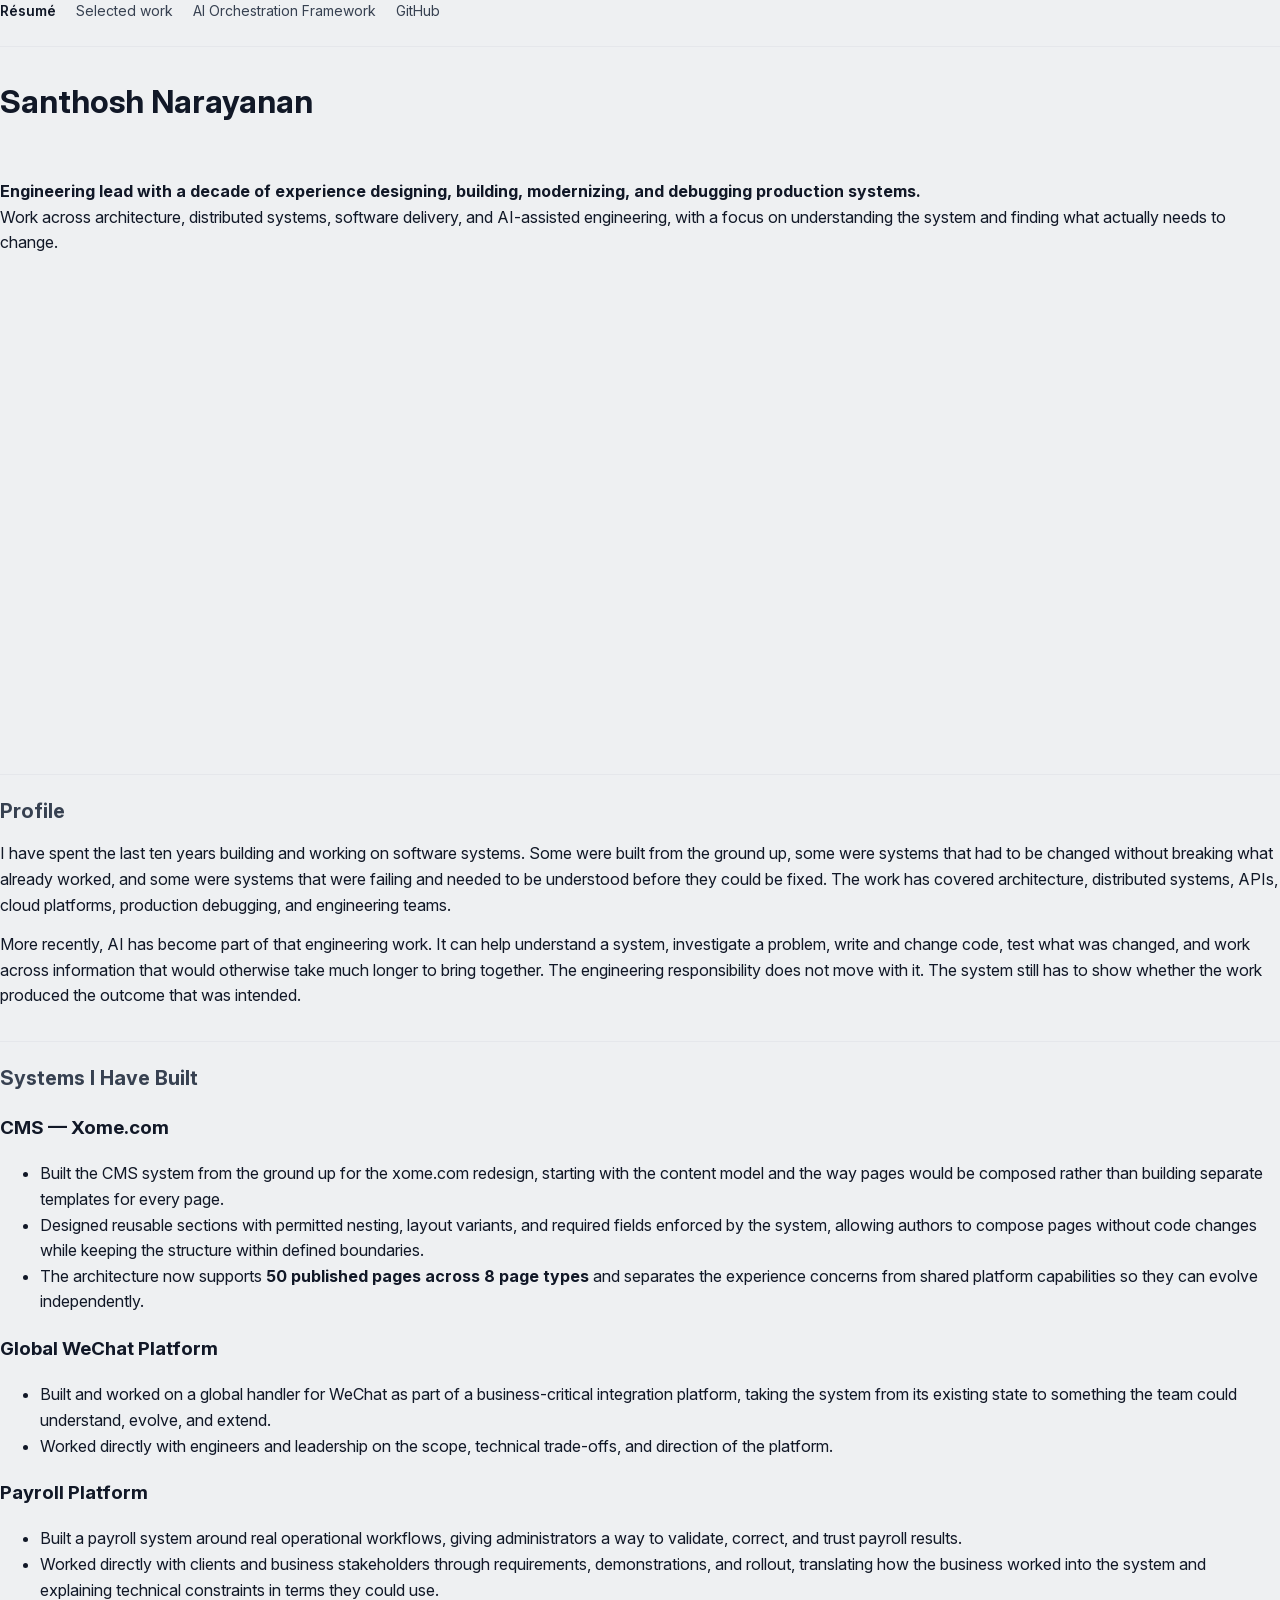
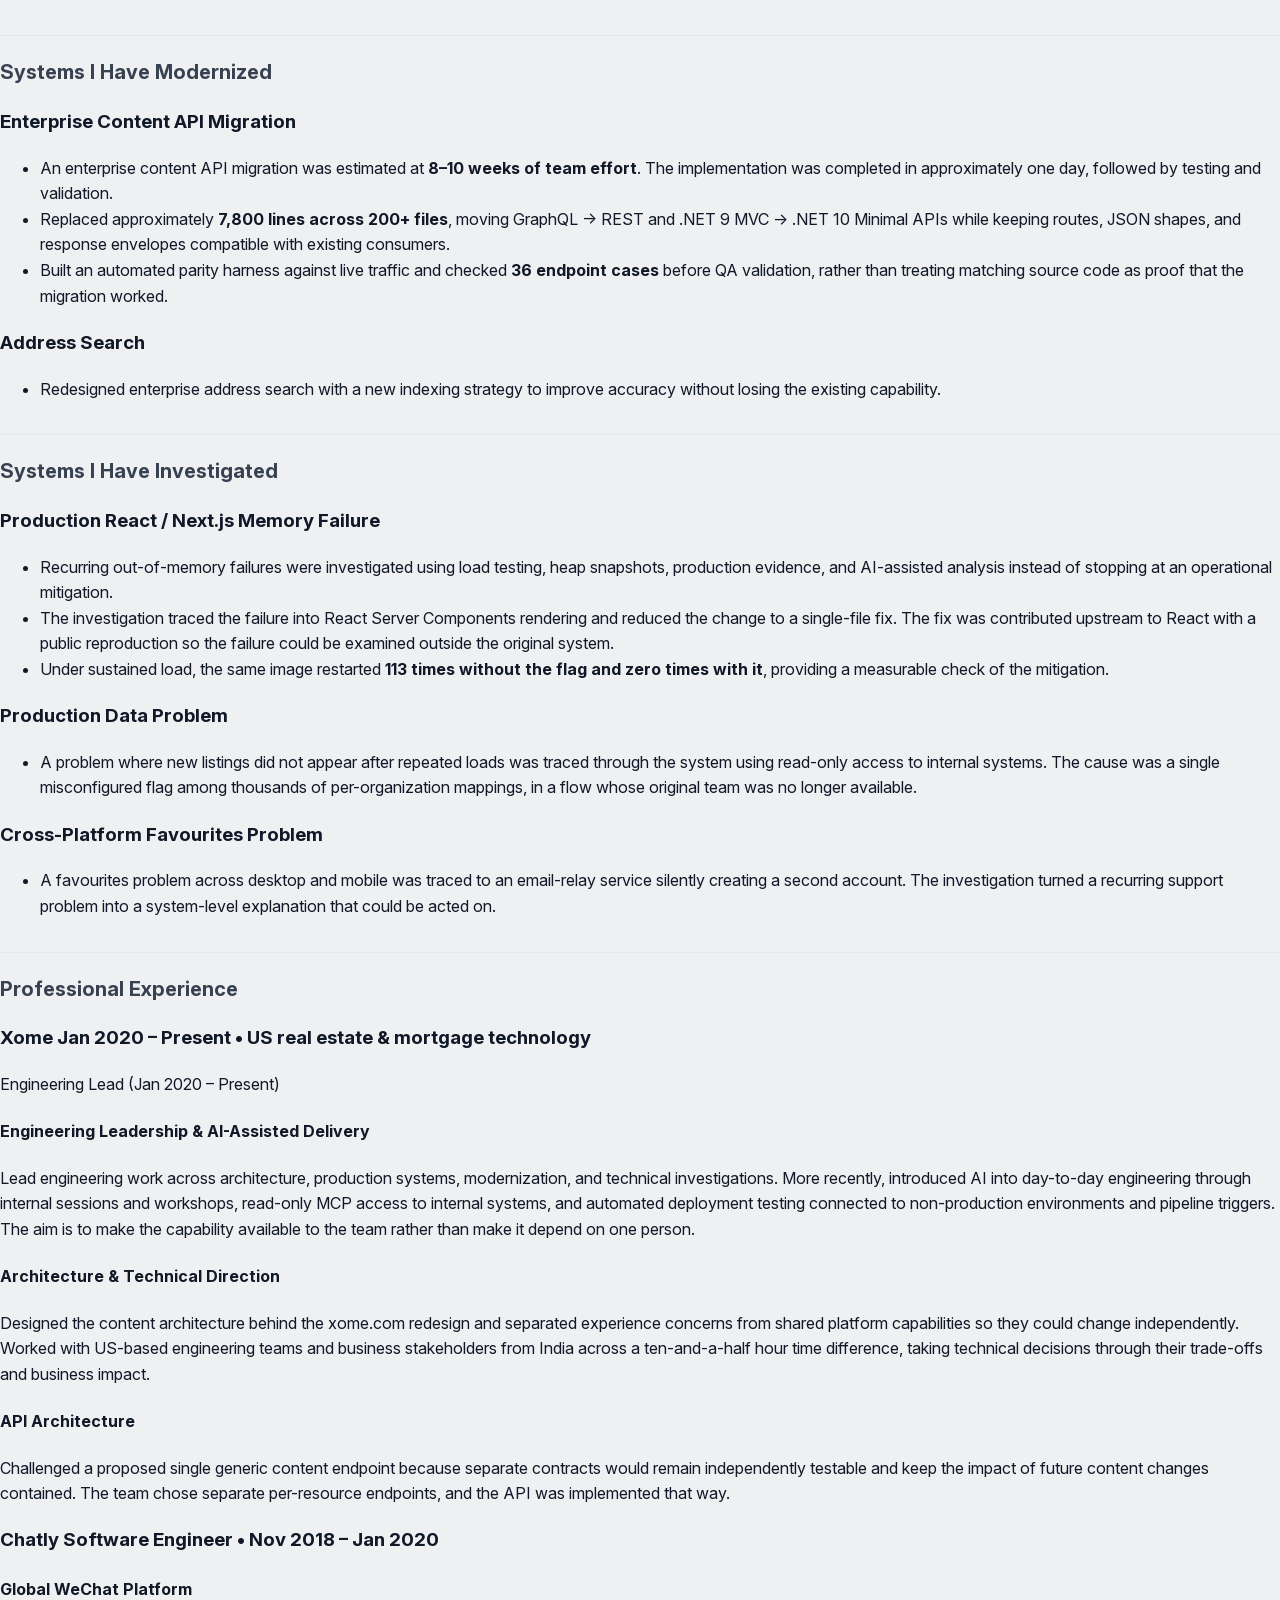
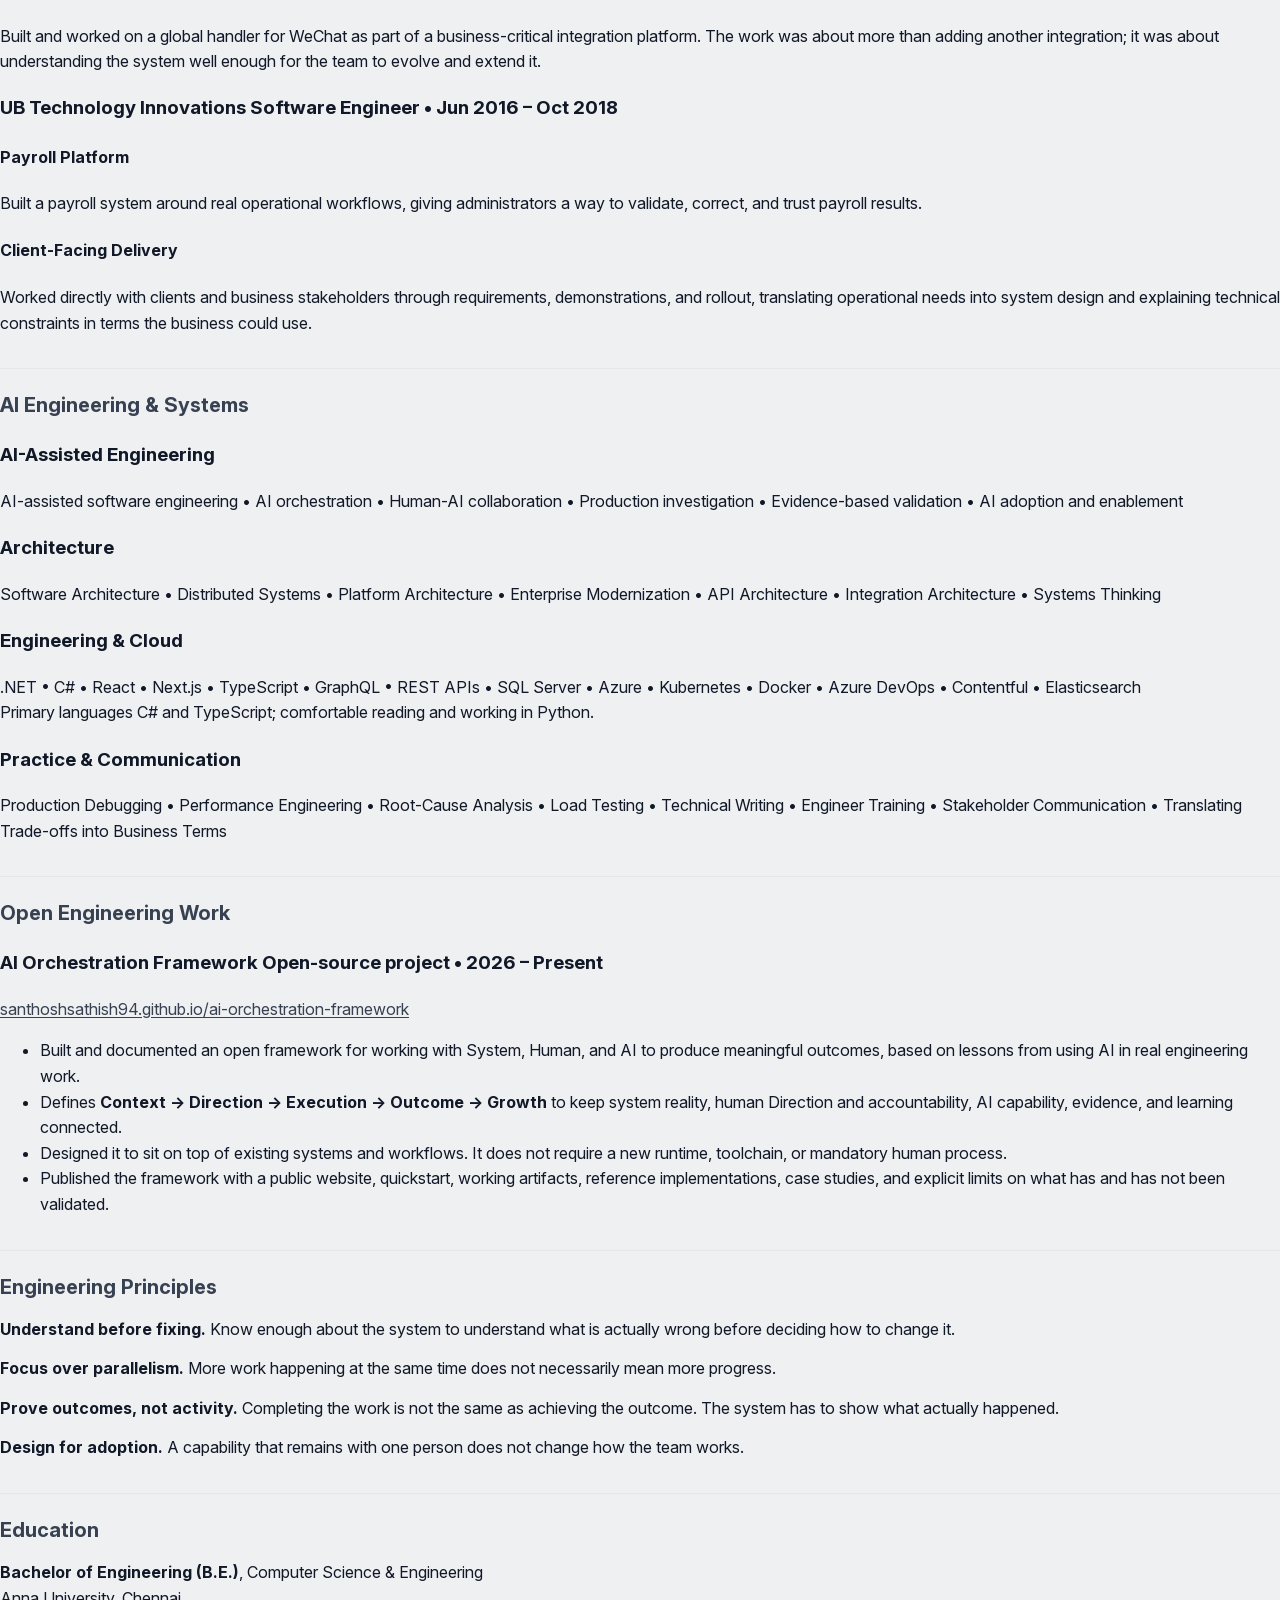
==== index.html @ 3a8c88a5 "Put built systems at center of resume" ====
<!DOCTYPE html>
<html lang="en">
<head>
  <meta charset="utf-8">
  <meta name="viewport" content="width=device-width, initial-scale=1">
  <title>Santhosh Narayanan | Engineering Lead</title>
  <link rel="stylesheet" href="styles.css">
  <link rel="stylesheet" href="print.css" media="print">
</head>
<body>
  <main class="resume">
    <nav class="site-nav">
      <span class="is-current">Résumé</span>
      <a href="work/index.html">Selected work</a>
      <a href="https://santhoshsathish94.github.io/ai-orchestration-framework/">AI Orchestration Framework</a>
      <a href="https://github.com/santhoshsathish94">GitHub</a>
    </nav>

    <header>
      <h1>Santhosh Narayanan</h1>
      <p class="role">Engineering Lead</p>
      <p class="tagline">
        <strong>Engineering lead with a decade of experience designing, building, modernizing, and debugging production systems.</strong><br>
        Work across architecture, distributed systems, software delivery, and AI-assisted engineering, with a focus on understanding the system and finding what actually needs to change.
      </p>

      <p class="contact">
        <span>Email <a href="mailto:santhoshsathish94@gmail.com">santhoshsathish94@gmail.com</a></span>
        <span>Phone +91-741383614</span>
        <span>LinkedIn <a href="https://www.linkedin.com/in/santhosh-narayanan-link/">/in/santhosh-narayanan-link</a></span>
        <span>GitHub <a href="https://github.com/santhoshsathish94">/santhoshsathish94</a></span>
        <span>Website <a href="https://santhoshsathish94.github.io/professional-profile/">santhoshsathish94.github.io/professional-profile</a></span>
        <span>Location Chennai, India &middot; open to relocation</span>
      </p>
    </header>

    <section>
      <h2>Profile</h2>
      <p>
        I have spent the last ten years building and working on software systems. Some were built from the ground up,
        some were systems that had to be changed without breaking what already worked, and some were systems that were
        failing and needed to be understood before they could be fixed. The work has covered architecture, distributed
        systems, APIs, cloud platforms, production debugging, and engineering teams.
      </p>
      <p>
        More recently, AI has become part of that engineering work. It can help understand a system, investigate a
        problem, write and change code, test what was changed, and work across information that would otherwise take
        much longer to bring together. The engineering responsibility does not move with it. The system still has to
        show whether the work produced the outcome that was intended.
      </p>
    </section>

    <section>
      <h2>Systems I Have Built</h2>

      <h3>CMS — Xome.com</h3>
      <ul>
        <li>Built the CMS system from the ground up for the xome.com redesign, starting with the content model and the way pages would be composed rather than building separate templates for every page.</li>
        <li>Designed reusable sections with permitted nesting, layout variants, and required fields enforced by the system, allowing authors to compose pages without code changes while keeping the structure within defined boundaries.</li>
        <li>The architecture now supports <strong>50 published pages across 8 page types</strong> and separates the experience concerns from shared platform capabilities so they can evolve independently.</li>
      </ul>

      <h3>Global WeChat Platform</h3>
      <ul>
        <li>Built and worked on a global handler for WeChat as part of a business-critical integration platform, taking the system from its existing state to something the team could understand, evolve, and extend.</li>
        <li>Worked directly with engineers and leadership on the scope, technical trade-offs, and direction of the platform.</li>
      </ul>

      <h3>Payroll Platform</h3>
      <ul>
        <li>Built a payroll system around real operational workflows, giving administrators a way to validate, correct, and trust payroll results.</li>
        <li>Worked directly with clients and business stakeholders through requirements, demonstrations, and rollout, translating how the business worked into the system and explaining technical constraints in terms they could use.</li>
      </ul>
    </section>

    <section>
      <h2>Systems I Have Modernized</h2>

      <h3>Enterprise Content API Migration</h3>
      <ul>
        <li>An enterprise content API migration was estimated at <strong>8–10 weeks of team effort</strong>. The implementation was completed in approximately one day, followed by testing and validation.</li>
        <li>Replaced approximately <strong>7,800 lines across 200+ files</strong>, moving GraphQL → REST and .NET 9 MVC → .NET 10 Minimal APIs while keeping routes, JSON shapes, and response envelopes compatible with existing consumers.</li>
        <li>Built an automated parity harness against live traffic and checked <strong>36 endpoint cases</strong> before QA validation, rather than treating matching source code as proof that the migration worked.</li>
      </ul>

      <h3>Address Search</h3>
      <ul>
        <li>Redesigned enterprise address search with a new indexing strategy to improve accuracy without losing the existing capability.</li>
      </ul>
    </section>

    <section>
      <h2>Systems I Have Investigated</h2>

      <h3>Production React / Next.js Memory Failure</h3>
      <ul>
        <li>Recurring out-of-memory failures were investigated using load testing, heap snapshots, production evidence, and AI-assisted analysis instead of stopping at an operational mitigation.</li>
        <li>The investigation traced the failure into React Server Components rendering and reduced the change to a single-file fix. The fix was contributed upstream to React with a public reproduction so the failure could be examined outside the original system.</li>
        <li>Under sustained load, the same image restarted <strong>113 times without the flag and zero times with it</strong>, providing a measurable check of the mitigation.</li>
      </ul>

      <h3>Production Data Problem</h3>
      <ul>
        <li>A problem where new listings did not appear after repeated loads was traced through the system using read-only access to internal systems. The cause was a single misconfigured flag among thousands of per-organization mappings, in a flow whose original team was no longer available.</li>
      </ul>

      <h3>Cross-Platform Favourites Problem</h3>
      <ul>
        <li>A favourites problem across desktop and mobile was traced to an email-relay service silently creating a second account. The investigation turned a recurring support problem into a system-level explanation that could be acted on.</li>
      </ul>
    </section>

    <section>
      <h2>Professional Experience</h2>

      <h3>Xome <span>Jan 2020 – Present • US real estate &amp; mortgage technology</span></h3>
      <p class="roles">Engineering Lead (Jan 2020 – Present)</p>

      <h4>Engineering Leadership &amp; AI-Assisted Delivery</h4>
      <p>Lead engineering work across architecture, production systems, modernization, and technical investigations. More recently, introduced AI into day-to-day engineering through internal sessions and workshops, read-only MCP access to internal systems, and automated deployment testing connected to non-production environments and pipeline triggers. The aim is to make the capability available to the team rather than make it depend on one person.</p>

      <h4>Architecture &amp; Technical Direction</h4>
      <p>Designed the content architecture behind the xome.com redesign and separated experience concerns from shared platform capabilities so they could change independently. Worked with US-based engineering teams and business stakeholders from India across a ten-and-a-half hour time difference, taking technical decisions through their trade-offs and business impact.</p>

      <h4>API Architecture</h4>
      <p>Challenged a proposed single generic content endpoint because separate contracts would remain independently testable and keep the impact of future content changes contained. The team chose separate per-resource endpoints, and the API was implemented that way.</p>

      <div class="role-block">
        <h3>Chatly <span>Software Engineer • Nov 2018 – Jan 2020</span></h3>
        <h4>Global WeChat Platform</h4>
        <p>Built and worked on a global handler for WeChat as part of a business-critical integration platform. The work was about more than adding another integration; it was about understanding the system well enough for the team to evolve and extend it.</p>
      </div>

      <div class="role-block">
        <h3>UB Technology Innovations <span>Software Engineer • Jun 2016 – Oct 2018</span></h3>
        <h4>Payroll Platform</h4>
        <p>Built a payroll system around real operational workflows, giving administrators a way to validate, correct, and trust payroll results.</p>

        <h4>Client-Facing Delivery</h4>
        <p>Worked directly with clients and business stakeholders through requirements, demonstrations, and rollout, translating operational needs into system design and explaining technical constraints in terms the business could use.</p>
      </div>
    </section>

    <section>
      <h2>AI Engineering &amp; Systems</h2>

      <h3>AI-Assisted Engineering</h3>
      <p>AI-assisted software engineering • AI orchestration • Human-AI collaboration • Production investigation • Evidence-based validation • AI adoption and enablement</p>

      <h3>Architecture</h3>
      <p>Software Architecture • Distributed Systems • Platform Architecture • Enterprise Modernization • API Architecture • Integration Architecture • Systems Thinking</p>

      <h3>Engineering &amp; Cloud</h3>
      <p>.NET • C# • React • Next.js • TypeScript • GraphQL • REST APIs • SQL Server • Azure • Kubernetes • Docker • Azure DevOps • Contentful • Elasticsearch<br>
        Primary languages C# and TypeScript; comfortable reading and working in Python.</p>

      <h3>Practice &amp; Communication</h3>
      <p>Production Debugging • Performance Engineering • Root-Cause Analysis • Load Testing • Technical Writing • Engineer Training • Stakeholder Communication • Translating Trade-offs into Business Terms</p>
    </section>

    <section>
      <h2>Open Engineering Work</h2>

      <h3>AI Orchestration Framework <span>Open-source project • 2026 – Present</span></h3>
      <p class="roles"><a href="https://santhoshsathish94.github.io/ai-orchestration-framework/">santhoshsathish94.github.io/ai-orchestration-framework</a></p>
      <ul>
        <li>Built and documented an open framework for working with System, Human, and AI to produce meaningful outcomes, based on lessons from using AI in real engineering work.</li>
        <li>Defines <strong>Context → Direction → Execution → Outcome → Growth</strong> to keep system reality, human Direction and accountability, AI capability, evidence, and learning connected.</li>
        <li>Designed it to sit on top of existing systems and workflows. It does not require a new runtime, toolchain, or mandatory human process.</li>
        <li>Published the framework with a public website, quickstart, working artifacts, reference implementations, case studies, and explicit limits on what has and has not been validated.</li>
      </ul>
    </section>

    <section>
      <h2>Engineering Principles</h2>
      <p><strong>Understand before fixing.</strong> Know enough about the system to understand what is actually wrong before deciding how to change it.</p>
      <p><strong>Focus over parallelism.</strong> More work happening at the same time does not necessarily mean more progress.</p>
      <p><strong>Prove outcomes, not activity.</strong> Completing the work is not the same as achieving the outcome. The system has to show what actually happened.</p>
      <p><strong>Design for adoption.</strong> A capability that remains with one person does not change how the team works.</p>
    </section>

    <section>
      <h2>Education</h2>
      <p>
        <strong>Bachelor of Engineering (B.E.)</strong>, Computer Science &amp; Engineering<br>
        Anna University, Chennai
      </p>
    </section>
  </main>
</body>
</html>
---- styles.css ----
:root {
    --ink: #111827;
    --muted: #4B5563;
    --faint: #6B7280;
    --line: #E5E7EB;
    --accent: #374151;
    --accent-strong: #1F2937;
    --accent-soft: #F3F4F6;
    --page: #eef0f2;
}

@font-face {
    font-family: Inter;
    src: url("fonts/InterVariable.woff2") format("woff2");
    font-weight: 100 900;
    font-style: normal;
    font-display: swap;
}

* {
    box-sizing: border-box;
}

body {
    font-family: Inter, Arial, sans-serif;
    background: var(--page);
    color: var(--ink);
    margin: 0;
    line-height: 1.6;
}

.wrap {
    max-width: 780px;
    margin: 24px auto;
    background: #fff;
    padding: 48px;
}

nav {
    display: flex;
    flex-wrap: wrap;
    gap: 20px;
    align-items: baseline;
    font-size: 14px;
    padding-bottom: 24px;
    border-bottom: 1px solid var(--line);
}

nav a {
    color: var(--accent);
    text-decoration: none;
}

nav a:hover {
    text-decoration: underline;
}

nav .is-current {
    font-weight: 600;
    color: var(--ink);
}

/* ---------- hero ---------- */

header {
    display: grid;
    grid-template-columns: auto minmax(0, 1fr);
    gap: 24px;
    align-items: start;
    padding: 36px 0 12px;
}

h1 {
    font-size: 32px;
    line-height: 1.2;
    margin: 0;
}

.role {
    color: var(--muted);
    font-weight: 600;
    font-size: 18px;
    margin: 4px 0 10px;
}

.lede {
    font-size: 17px;
    color: var(--muted);
    margin: 0;
}

@media (max-width: 560px) {
    header {
        grid-template-columns: 1fr;
        gap: 14px;
    }
}

/* ---------- the black clover ---------- */

.clover {
    width: 84px;
    height: 84px;
    display: block;
    margin-top: -6px;
}

.clover__leaf {
    fill: #000;
    stroke: #000;
    stroke-width: 2;
    stroke-linejoin: round;
}

.clover__stem {
    fill: none;
    stroke: #000;
    stroke-width: 3.5;
    stroke-linecap: round;
}

/* Clover keeps its own green wherever the framework is the subject. */
.clover--green .clover__leaf {
    fill: #0a6a5f;
    stroke: #0a6a5f;
}

.clover--green .clover__stem {
    stroke: #7fb8b0;
}

.mark-row {
    display: grid;
    grid-template-columns: auto minmax(0, 1fr);
    gap: 24px;
    align-items: start;
}

.mark-row .clover {
    width: 68px;
    height: 68px;
    margin-top: 2px;
}

.mark-row p:last-child {
    margin-bottom: 0;
}

@media (max-width: 560px) {
    .mark-row {
        grid-template-columns: 1fr;
        gap: 14px;
    }
}

/* Devanagari falls outside Inter, so name faces that carry it. */
.verse {
    margin: 26px 0 0;
    padding: 0 0 0 20px;
    border-left: 2px solid var(--line);
}

.verse p[lang="sa"] {
    font-family: "Nirmala UI", "Noto Sans Devanagari", "Mangal", serif;
    font-size: 19px;
    line-height: 1.9;
    color: var(--ink);
    margin: 0 0 12px;
}

.verse__meaning {
    font-size: 15px;
    color: var(--muted);
    margin: 0;
}

/* ---------- sections ---------- */

section {
    border-top: 1px solid var(--line);
    margin-top: 32px;
    padding-top: 20px;
}

h2 {
    color: var(--accent);
    font-size: 20px;
    margin: 0 0 14px;
}

p {
    margin: 0 0 14px;
}

section p:last-of-type {
    margin-bottom: 0;
}

section a {
    color: var(--accent);
    text-decoration: underline;
    text-underline-offset: 2px;
}

section a:hover {
    color: var(--accent-strong);
}

em {
    font-style: italic;
}

footer {
    border-top: 1px solid var(--line);
    margin-top: 32px;
    padding-top: 18px;
    font-size: 14px;
    color: var(--faint);
}

footer a {
    color: var(--accent);
    text-decoration: none;
}

footer a:hover {
    text-decoration: underline;
}

@media (max-width: 640px) {
    .wrap {
        margin: 0;
        padding: 24px 20px;
    }

    h1 {
        font-size: 26px;
    }
}
---- print.css ----
@page {
    size: A4;
    margin: 13mm 14mm;
}

body {
    background: #fff;
    font-size: 10pt;
    line-height: 1.55;
}

.site-nav {
    display: none;
}

.resume {
    margin: 0;
    max-width: none;
    padding: 0;
}

h1 {
    font-size: 20pt;
    letter-spacing: -0.01em;
}

.role {
    font-size: 11pt;
    margin: 2px 0 0;
}

.tagline {
    font-size: 9.5pt;
    margin: 7px 0 0;
}

.contact {
    margin-top: 12px;
    margin-bottom: 4px;
    font-size: 8.5pt;
    line-height: 1.5;
    column-gap: 30px;
    row-gap: 4px;
}

section {
    margin-top: 19px;
    padding-top: 14px;
}

h2 {
    font-size: 11.5pt;
    margin: 0 0 9px;
}

h3 {
    font-size: 10.5pt;
    margin: 14px 0 2px;
}

h3:not(:first-of-type) {
    margin-top: 16px;
}

h3 span {
    font-size: 8pt;
}

h4 {
    font-size: 8.5pt;
    margin: 10px 0 1px;
}

p {
    margin: 2px 0 9px;
}

.roles {
    font-size: 8pt;
    margin: 0 0 3px;
    color: #4B5563;
}

ul {
    margin: 4px 0 9px;
    padding-left: 17px;
}

li {
    line-height: 1.55;
    margin-bottom: 6px;
}

h2,
h3,
h4 {
    break-after: avoid;
    break-inside: avoid;
}

/* Short employment blocks stay whole, so an entry is never orphaned from its employer heading. */
.role-block {
    break-inside: avoid;
}

/* Never strand one or two lines of a paragraph either side of a page break. */
p,
li {
    orphans: 3;
    widows: 3;
}

.roles {
    break-after: avoid;
}

ul,
li {
    break-inside: avoid;
}

a {
    color: #0F766E;
    text-decoration: none;
}
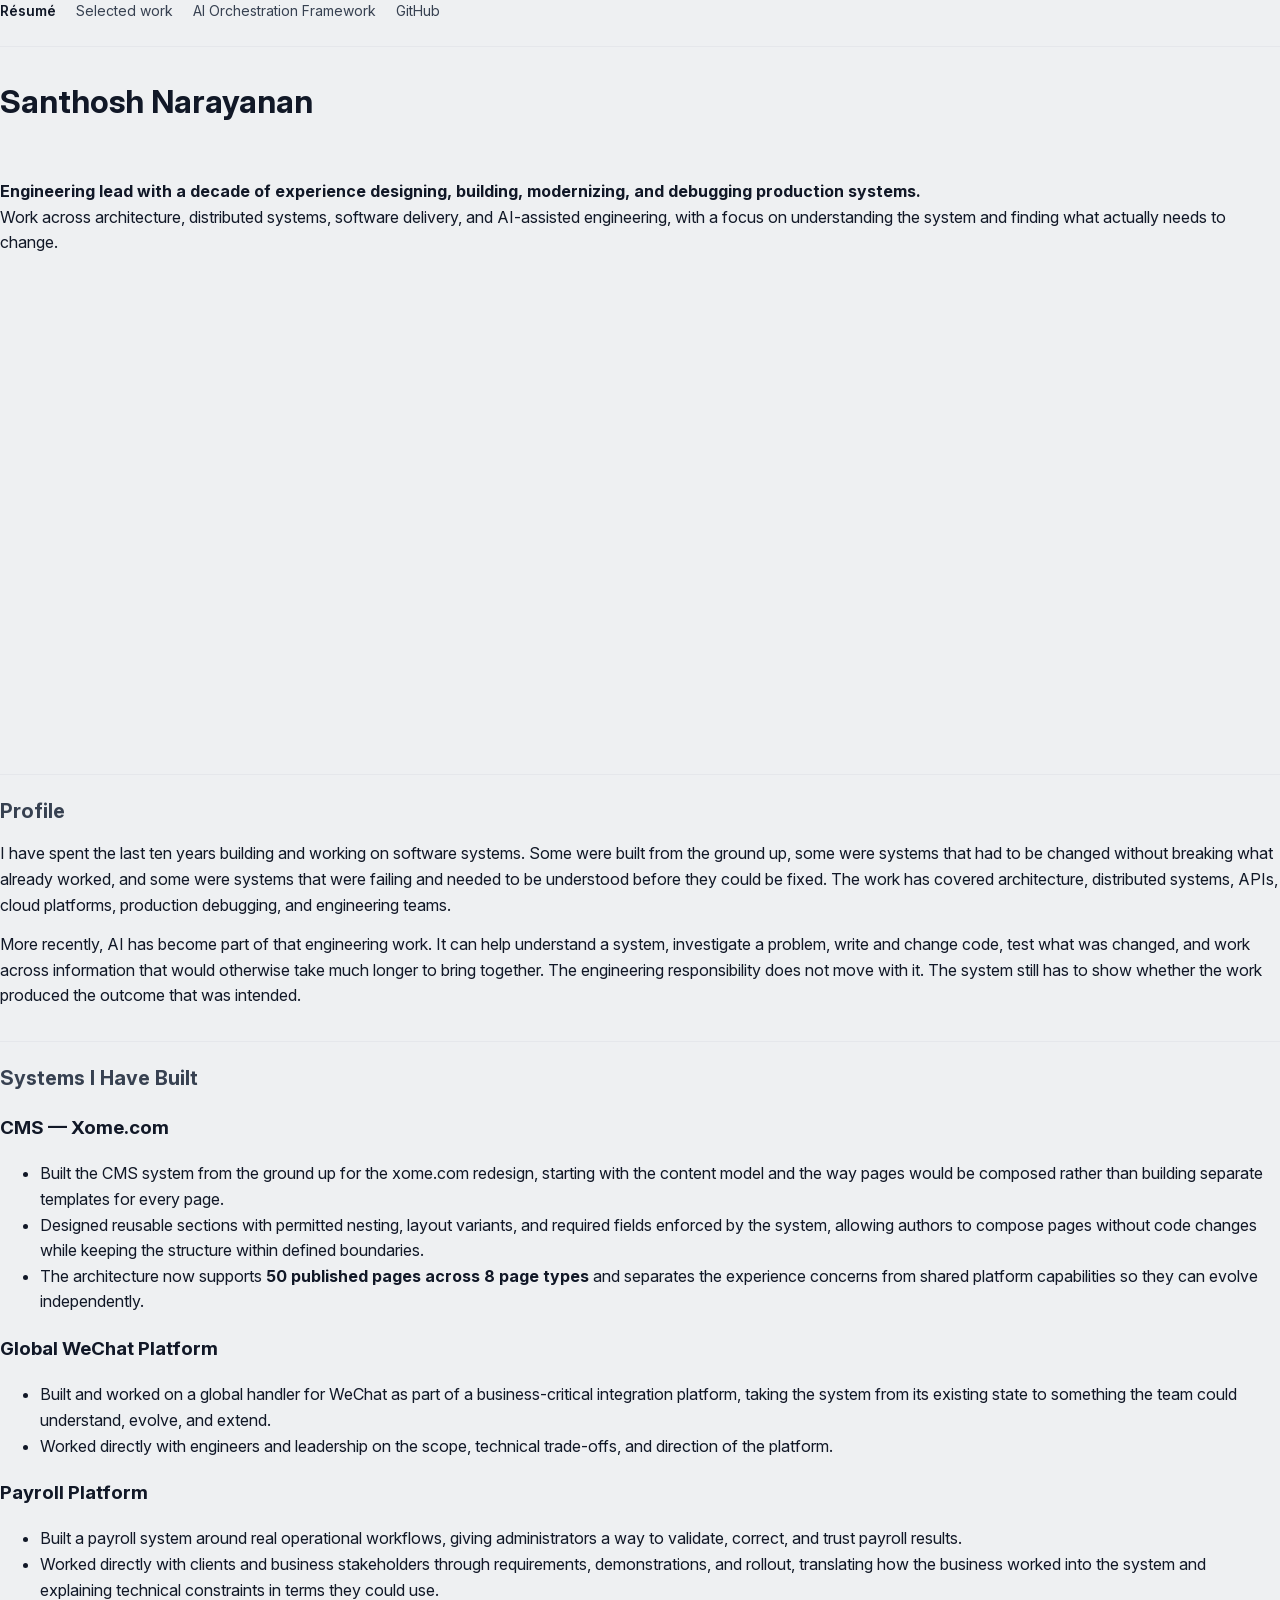
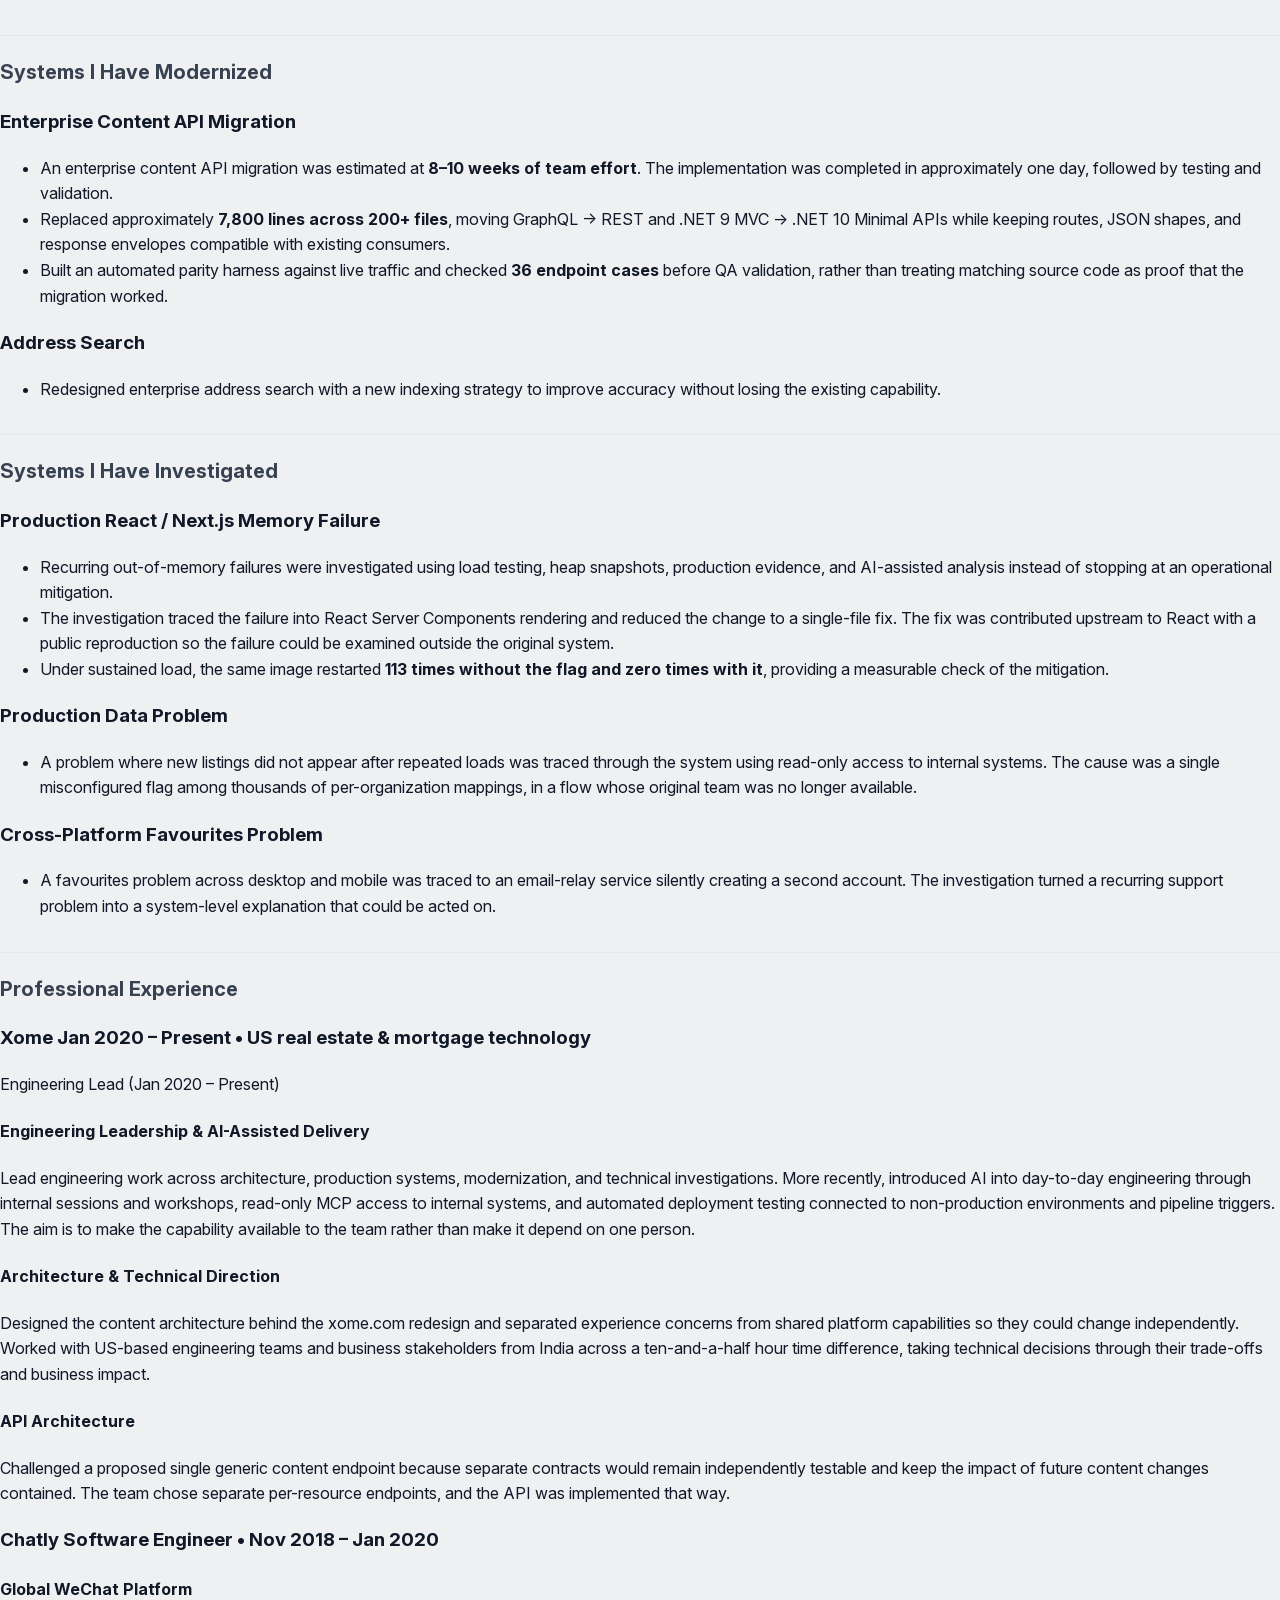
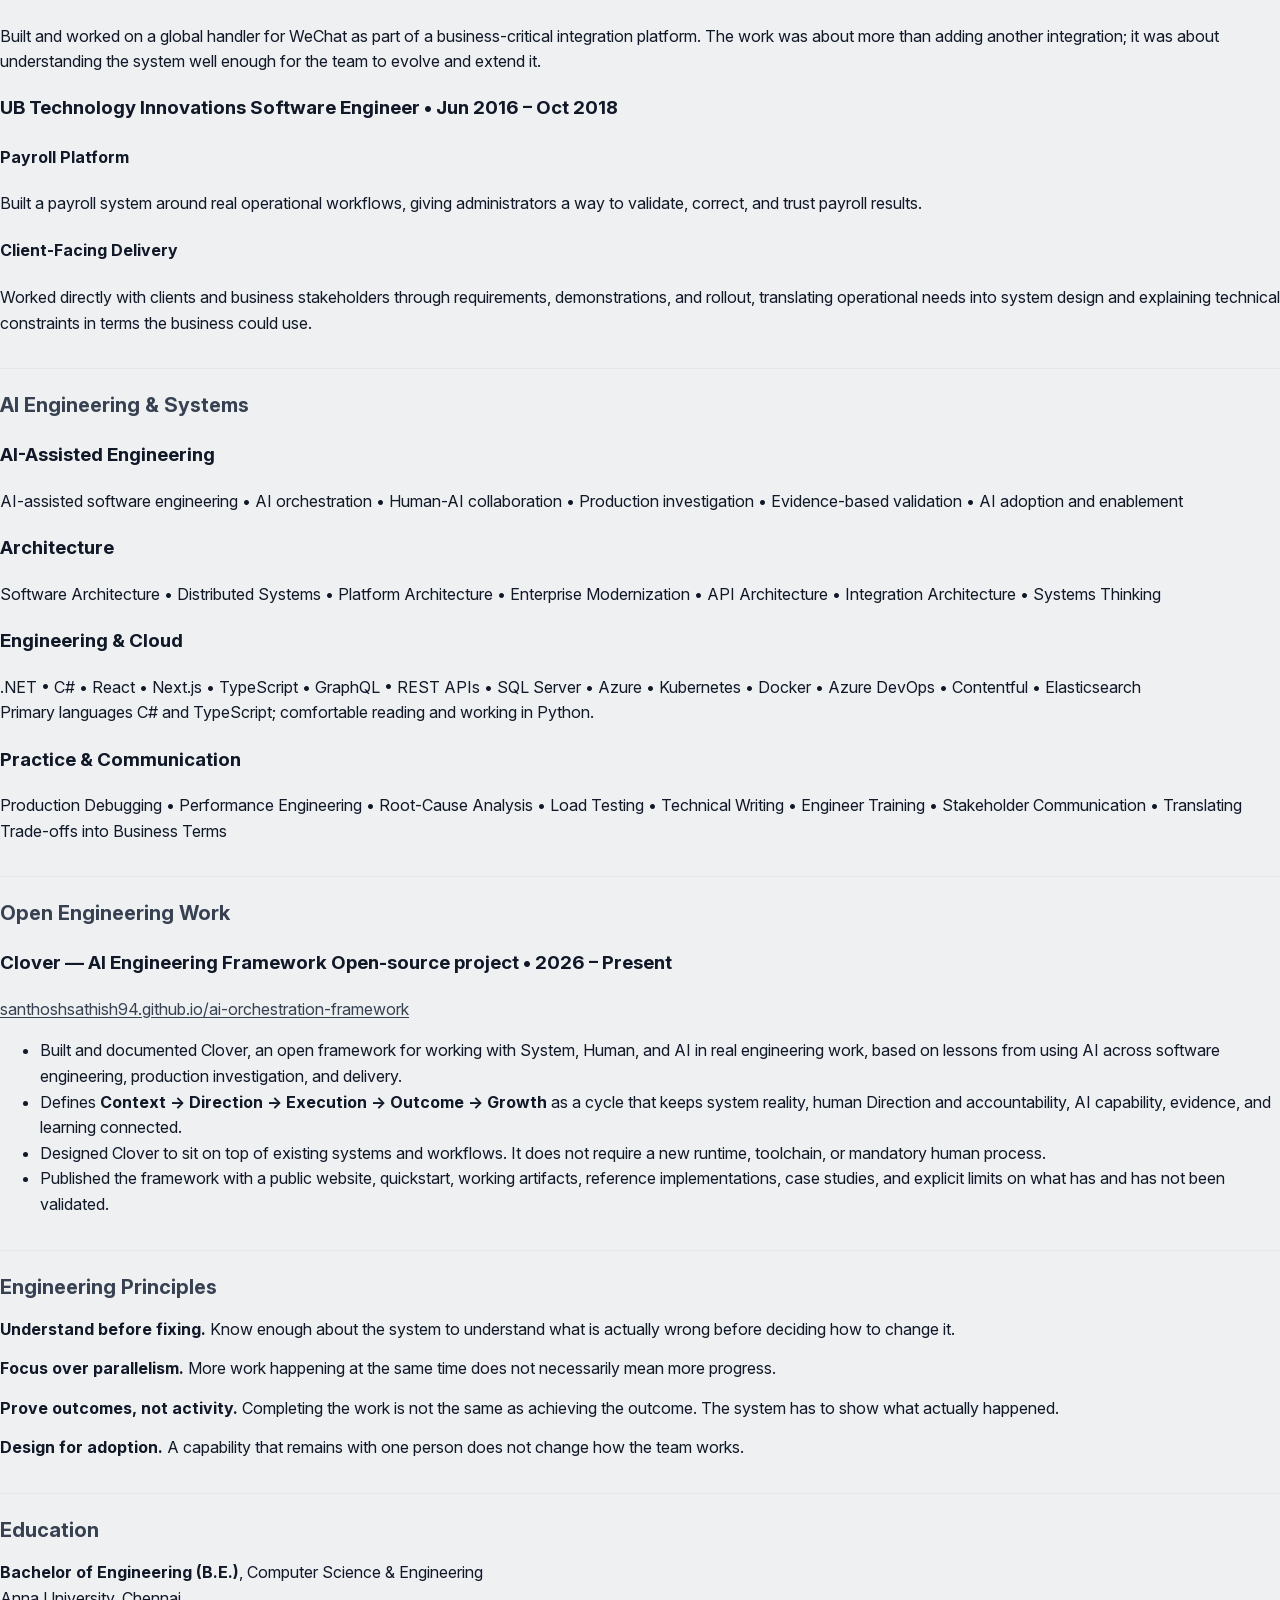
==== commit 93119a7e: "Highlight Clover as the open-source AI engineering framework" ====
--- a/index.html
+++ b/index.html
@@ -161,12 +161,12 @@
     <section>
       <h2>Open Engineering Work</h2>
 
-      <h3>AI Orchestration Framework <span>Open-source project • 2026 – Present</span></h3>
+      <h3>Clover — AI Engineering Framework <span>Open-source project • 2026 – Present</span></h3>
       <p class="roles"><a href="https://santhoshsathish94.github.io/ai-orchestration-framework/">santhoshsathish94.github.io/ai-orchestration-framework</a></p>
       <ul>
-        <li>Built and documented an open framework for working with System, Human, and AI to produce meaningful outcomes, based on lessons from using AI in real engineering work.</li>
-        <li>Defines <strong>Context → Direction → Execution → Outcome → Growth</strong> to keep system reality, human Direction and accountability, AI capability, evidence, and learning connected.</li>
-        <li>Designed it to sit on top of existing systems and workflows. It does not require a new runtime, toolchain, or mandatory human process.</li>
+        <li>Built and documented Clover, an open framework for working with System, Human, and AI in real engineering work, based on lessons from using AI across software engineering, production investigation, and delivery.</li>
+        <li>Defines <strong>Context → Direction → Execution → Outcome → Growth</strong> as a cycle that keeps system reality, human Direction and accountability, AI capability, evidence, and learning connected.</li>
+        <li>Designed Clover to sit on top of existing systems and workflows. It does not require a new runtime, toolchain, or mandatory human process.</li>
         <li>Published the framework with a public website, quickstart, working artifacts, reference implementations, case studies, and explicit limits on what has and has not been validated.</li>
       </ul>
     </section>
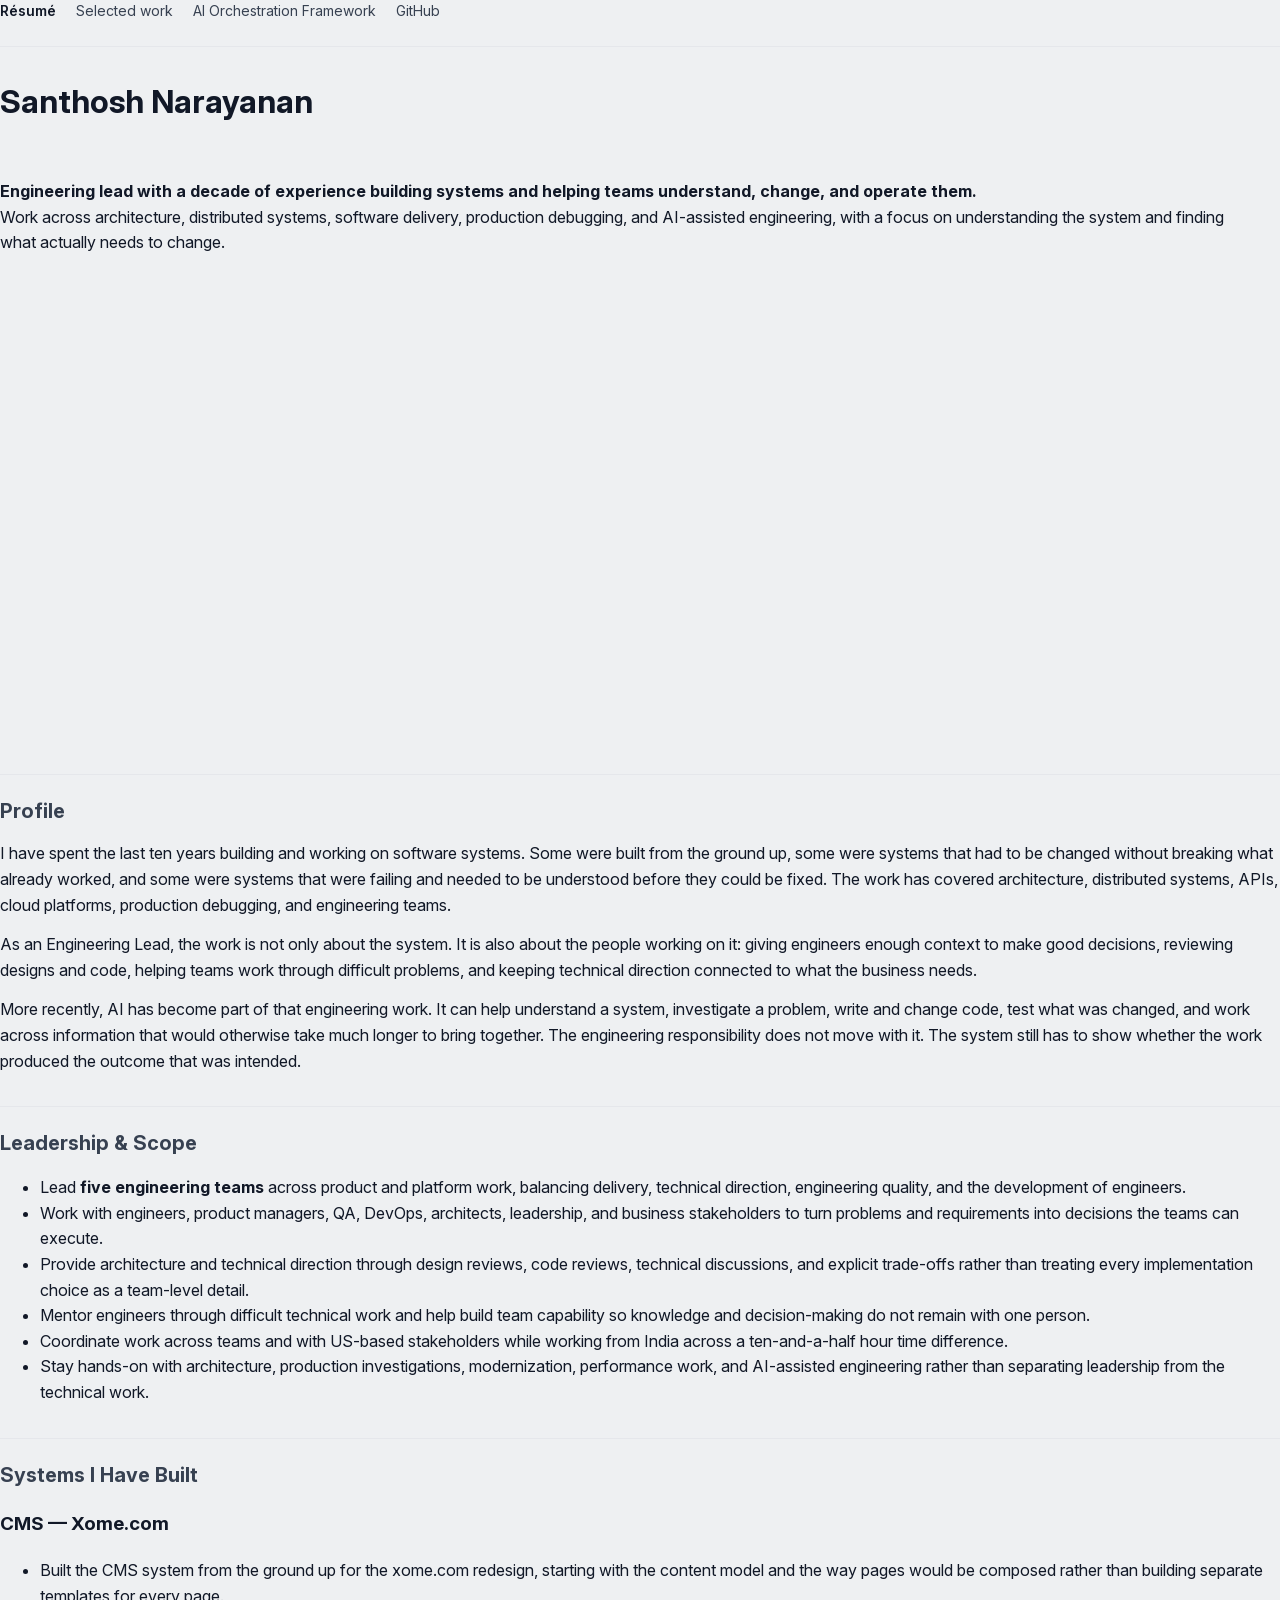
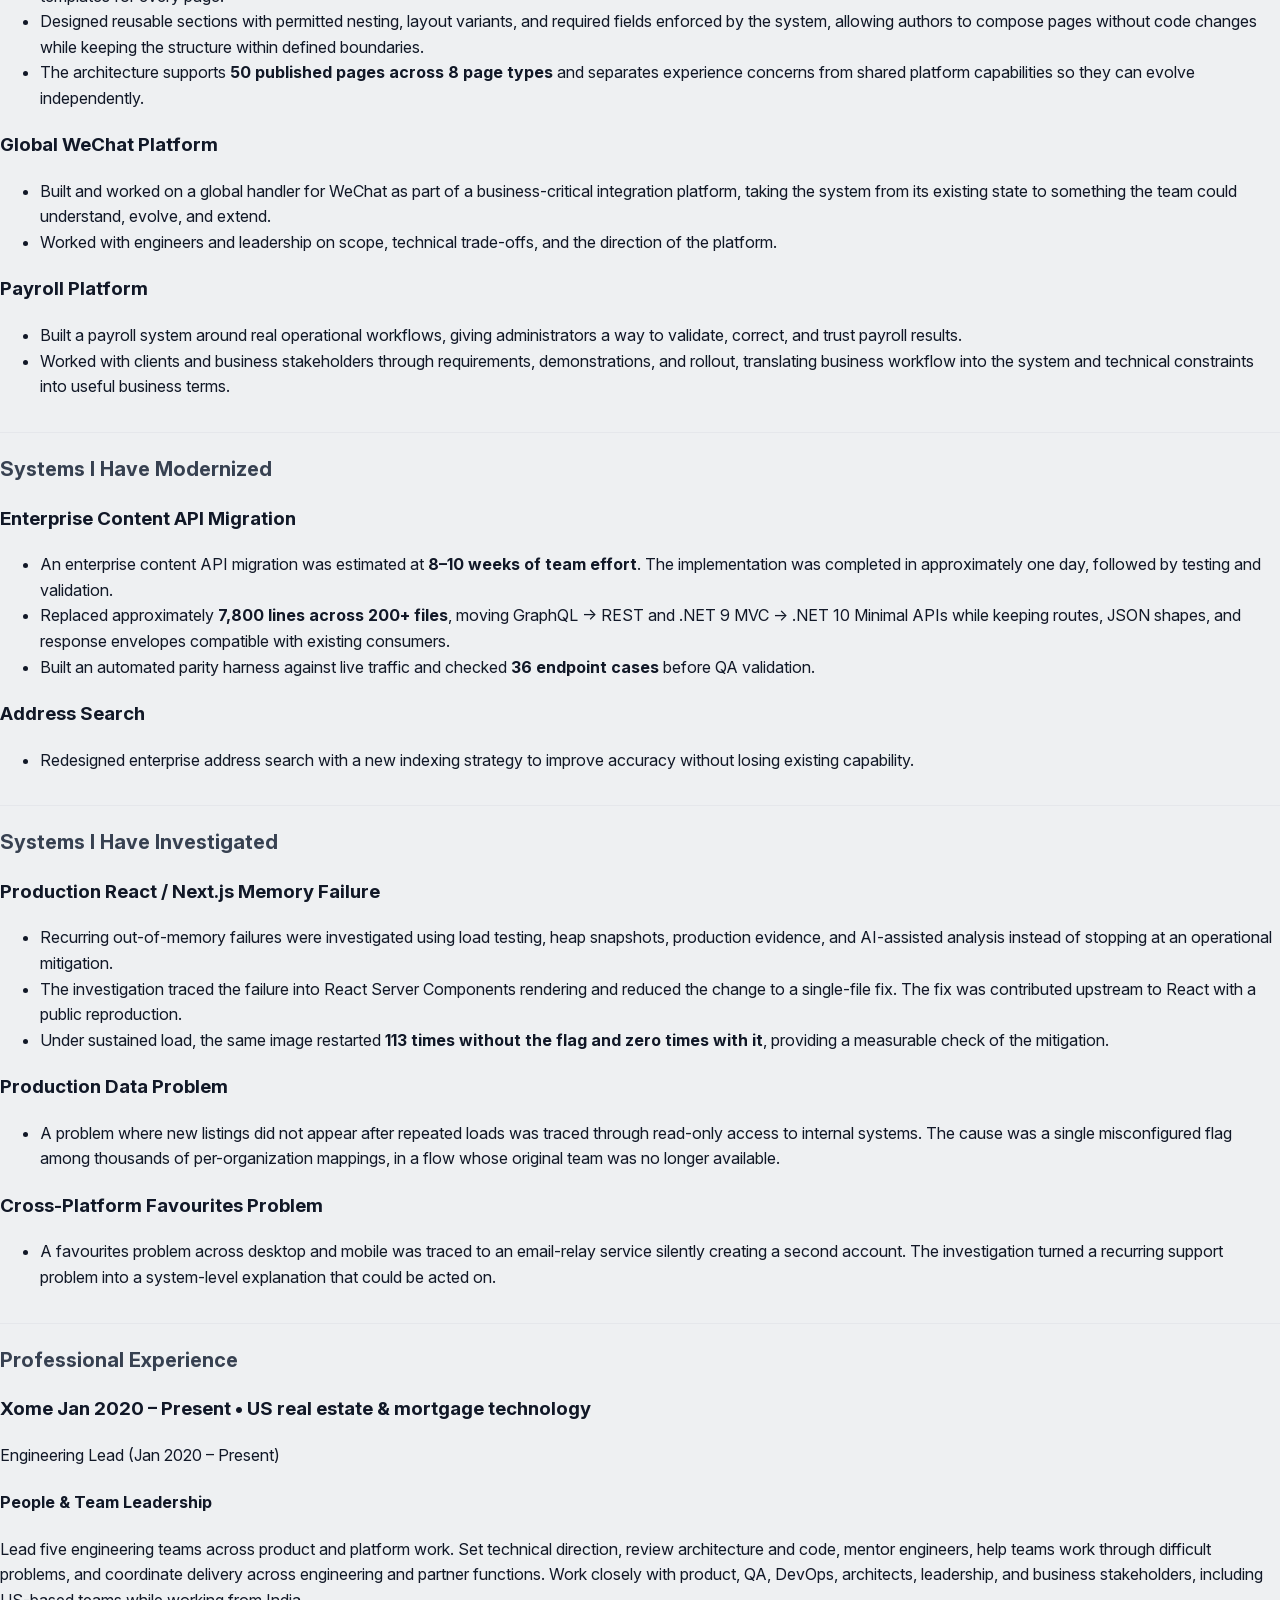
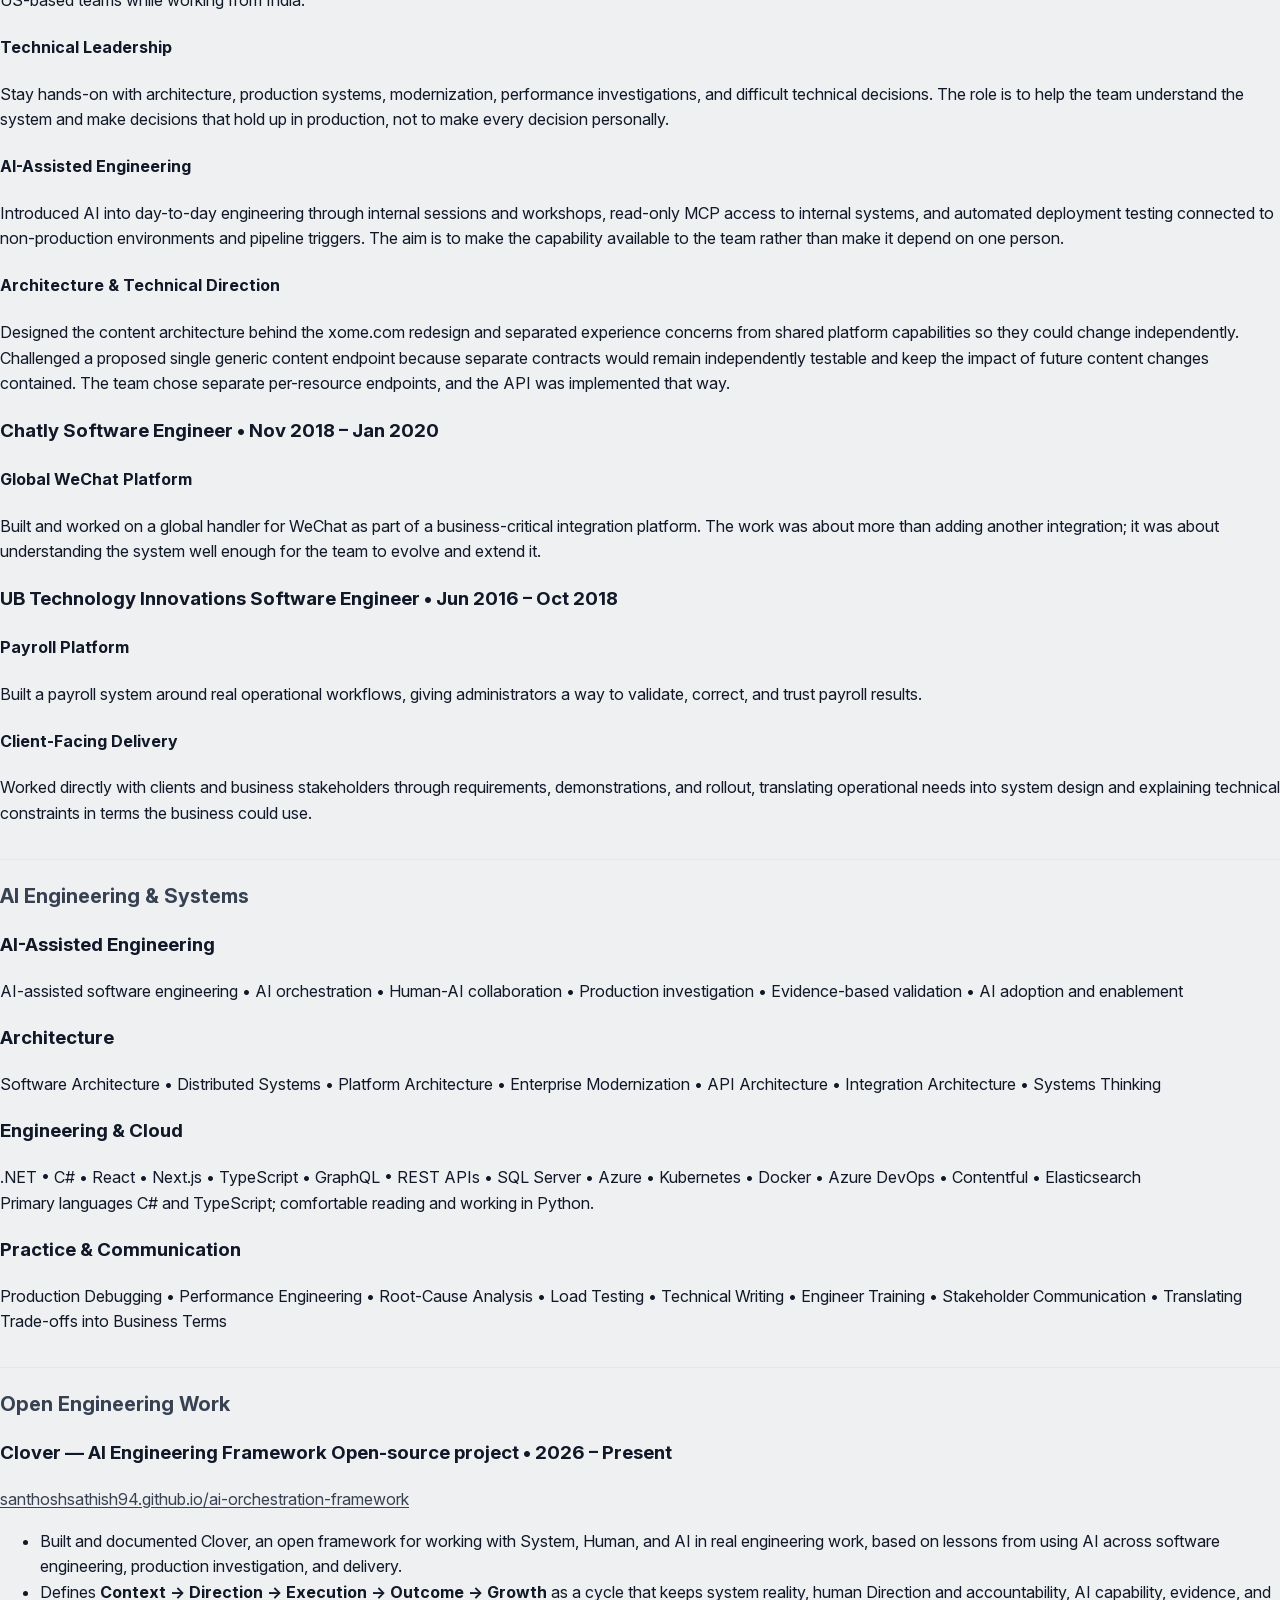
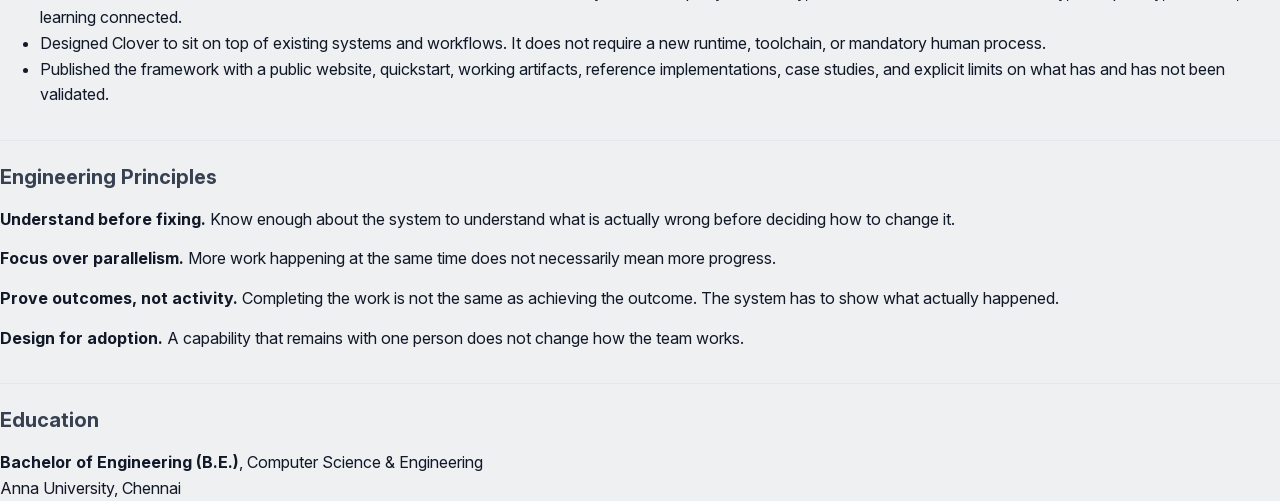
==== commit 0a5ca534: "Rebalance resume around engineering leadership and team scope" ====
--- a/index.html
+++ b/index.html
@@ -20,10 +20,9 @@
       <h1>Santhosh Narayanan</h1>
       <p class="role">Engineering Lead</p>
       <p class="tagline">
-        <strong>Engineering lead with a decade of experience designing, building, modernizing, and debugging production systems.</strong><br>
-        Work across architecture, distributed systems, software delivery, and AI-assisted engineering, with a focus on understanding the system and finding what actually needs to change.
+        <strong>Engineering lead with a decade of experience building systems and helping teams understand, change, and operate them.</strong><br>
+        Work across architecture, distributed systems, software delivery, production debugging, and AI-assisted engineering, with a focus on understanding the system and finding what actually needs to change.
       </p>
-
       <p class="contact">
         <span>Email <a href="mailto:santhoshsathish94@gmail.com">santhoshsathish94@gmail.com</a></span>
         <span>Phone +91-741383614</span>
@@ -36,106 +35,90 @@
 
     <section>
       <h2>Profile</h2>
-      <p>
-        I have spent the last ten years building and working on software systems. Some were built from the ground up,
-        some were systems that had to be changed without breaking what already worked, and some were systems that were
-        failing and needed to be understood before they could be fixed. The work has covered architecture, distributed
-        systems, APIs, cloud platforms, production debugging, and engineering teams.
-      </p>
-      <p>
-        More recently, AI has become part of that engineering work. It can help understand a system, investigate a
-        problem, write and change code, test what was changed, and work across information that would otherwise take
-        much longer to bring together. The engineering responsibility does not move with it. The system still has to
-        show whether the work produced the outcome that was intended.
-      </p>
+      <p>I have spent the last ten years building and working on software systems. Some were built from the ground up, some were systems that had to be changed without breaking what already worked, and some were systems that were failing and needed to be understood before they could be fixed. The work has covered architecture, distributed systems, APIs, cloud platforms, production debugging, and engineering teams.</p>
+      <p>As an Engineering Lead, the work is not only about the system. It is also about the people working on it: giving engineers enough context to make good decisions, reviewing designs and code, helping teams work through difficult problems, and keeping technical direction connected to what the business needs.</p>
+      <p>More recently, AI has become part of that engineering work. It can help understand a system, investigate a problem, write and change code, test what was changed, and work across information that would otherwise take much longer to bring together. The engineering responsibility does not move with it. The system still has to show whether the work produced the outcome that was intended.</p>
+    </section>
+
+    <section>
+      <h2>Leadership &amp; Scope</h2>
+      <ul>
+        <li>Lead <strong>five engineering teams</strong> across product and platform work, balancing delivery, technical direction, engineering quality, and the development of engineers.</li>
+        <li>Work with engineers, product managers, QA, DevOps, architects, leadership, and business stakeholders to turn problems and requirements into decisions the teams can execute.</li>
+        <li>Provide architecture and technical direction through design reviews, code reviews, technical discussions, and explicit trade-offs rather than treating every implementation choice as a team-level detail.</li>
+        <li>Mentor engineers through difficult technical work and help build team capability so knowledge and decision-making do not remain with one person.</li>
+        <li>Coordinate work across teams and with US-based stakeholders while working from India across a ten-and-a-half hour time difference.</li>
+        <li>Stay hands-on with architecture, production investigations, modernization, performance work, and AI-assisted engineering rather than separating leadership from the technical work.</li>
+      </ul>
     </section>
 
     <section>
       <h2>Systems I Have Built</h2>
-
       <h3>CMS — Xome.com</h3>
       <ul>
         <li>Built the CMS system from the ground up for the xome.com redesign, starting with the content model and the way pages would be composed rather than building separate templates for every page.</li>
         <li>Designed reusable sections with permitted nesting, layout variants, and required fields enforced by the system, allowing authors to compose pages without code changes while keeping the structure within defined boundaries.</li>
-        <li>The architecture now supports <strong>50 published pages across 8 page types</strong> and separates the experience concerns from shared platform capabilities so they can evolve independently.</li>
+        <li>The architecture supports <strong>50 published pages across 8 page types</strong> and separates experience concerns from shared platform capabilities so they can evolve independently.</li>
       </ul>
-
       <h3>Global WeChat Platform</h3>
       <ul>
         <li>Built and worked on a global handler for WeChat as part of a business-critical integration platform, taking the system from its existing state to something the team could understand, evolve, and extend.</li>
-        <li>Worked directly with engineers and leadership on the scope, technical trade-offs, and direction of the platform.</li>
+        <li>Worked with engineers and leadership on scope, technical trade-offs, and the direction of the platform.</li>
       </ul>
-
       <h3>Payroll Platform</h3>
       <ul>
         <li>Built a payroll system around real operational workflows, giving administrators a way to validate, correct, and trust payroll results.</li>
-        <li>Worked directly with clients and business stakeholders through requirements, demonstrations, and rollout, translating how the business worked into the system and explaining technical constraints in terms they could use.</li>
+        <li>Worked with clients and business stakeholders through requirements, demonstrations, and rollout, translating business workflow into the system and technical constraints into useful business terms.</li>
       </ul>
     </section>
 
     <section>
       <h2>Systems I Have Modernized</h2>
-
       <h3>Enterprise Content API Migration</h3>
       <ul>
         <li>An enterprise content API migration was estimated at <strong>8–10 weeks of team effort</strong>. The implementation was completed in approximately one day, followed by testing and validation.</li>
         <li>Replaced approximately <strong>7,800 lines across 200+ files</strong>, moving GraphQL → REST and .NET 9 MVC → .NET 10 Minimal APIs while keeping routes, JSON shapes, and response envelopes compatible with existing consumers.</li>
-        <li>Built an automated parity harness against live traffic and checked <strong>36 endpoint cases</strong> before QA validation, rather than treating matching source code as proof that the migration worked.</li>
+        <li>Built an automated parity harness against live traffic and checked <strong>36 endpoint cases</strong> before QA validation.</li>
       </ul>
-
       <h3>Address Search</h3>
-      <ul>
-        <li>Redesigned enterprise address search with a new indexing strategy to improve accuracy without losing the existing capability.</li>
-      </ul>
+      <ul><li>Redesigned enterprise address search with a new indexing strategy to improve accuracy without losing existing capability.</li></ul>
     </section>
 
     <section>
       <h2>Systems I Have Investigated</h2>
-
       <h3>Production React / Next.js Memory Failure</h3>
       <ul>
         <li>Recurring out-of-memory failures were investigated using load testing, heap snapshots, production evidence, and AI-assisted analysis instead of stopping at an operational mitigation.</li>
-        <li>The investigation traced the failure into React Server Components rendering and reduced the change to a single-file fix. The fix was contributed upstream to React with a public reproduction so the failure could be examined outside the original system.</li>
+        <li>The investigation traced the failure into React Server Components rendering and reduced the change to a single-file fix. The fix was contributed upstream to React with a public reproduction.</li>
         <li>Under sustained load, the same image restarted <strong>113 times without the flag and zero times with it</strong>, providing a measurable check of the mitigation.</li>
       </ul>
-
       <h3>Production Data Problem</h3>
-      <ul>
-        <li>A problem where new listings did not appear after repeated loads was traced through the system using read-only access to internal systems. The cause was a single misconfigured flag among thousands of per-organization mappings, in a flow whose original team was no longer available.</li>
-      </ul>
-
+      <ul><li>A problem where new listings did not appear after repeated loads was traced through read-only access to internal systems. The cause was a single misconfigured flag among thousands of per-organization mappings, in a flow whose original team was no longer available.</li></ul>
       <h3>Cross-Platform Favourites Problem</h3>
-      <ul>
-        <li>A favourites problem across desktop and mobile was traced to an email-relay service silently creating a second account. The investigation turned a recurring support problem into a system-level explanation that could be acted on.</li>
-      </ul>
+      <ul><li>A favourites problem across desktop and mobile was traced to an email-relay service silently creating a second account. The investigation turned a recurring support problem into a system-level explanation that could be acted on.</li></ul>
     </section>
 
     <section>
       <h2>Professional Experience</h2>
-
       <h3>Xome <span>Jan 2020 – Present • US real estate &amp; mortgage technology</span></h3>
       <p class="roles">Engineering Lead (Jan 2020 – Present)</p>
-
-      <h4>Engineering Leadership &amp; AI-Assisted Delivery</h4>
-      <p>Lead engineering work across architecture, production systems, modernization, and technical investigations. More recently, introduced AI into day-to-day engineering through internal sessions and workshops, read-only MCP access to internal systems, and automated deployment testing connected to non-production environments and pipeline triggers. The aim is to make the capability available to the team rather than make it depend on one person.</p>
-
+      <h4>People &amp; Team Leadership</h4>
+      <p>Lead five engineering teams across product and platform work. Set technical direction, review architecture and code, mentor engineers, help teams work through difficult problems, and coordinate delivery across engineering and partner functions. Work closely with product, QA, DevOps, architects, leadership, and business stakeholders, including US-based teams while working from India.</p>
+      <h4>Technical Leadership</h4>
+      <p>Stay hands-on with architecture, production systems, modernization, performance investigations, and difficult technical decisions. The role is to help the team understand the system and make decisions that hold up in production, not to make every decision personally.</p>
+      <h4>AI-Assisted Engineering</h4>
+      <p>Introduced AI into day-to-day engineering through internal sessions and workshops, read-only MCP access to internal systems, and automated deployment testing connected to non-production environments and pipeline triggers. The aim is to make the capability available to the team rather than make it depend on one person.</p>
       <h4>Architecture &amp; Technical Direction</h4>
-      <p>Designed the content architecture behind the xome.com redesign and separated experience concerns from shared platform capabilities so they could change independently. Worked with US-based engineering teams and business stakeholders from India across a ten-and-a-half hour time difference, taking technical decisions through their trade-offs and business impact.</p>
-
-      <h4>API Architecture</h4>
-      <p>Challenged a proposed single generic content endpoint because separate contracts would remain independently testable and keep the impact of future content changes contained. The team chose separate per-resource endpoints, and the API was implemented that way.</p>
-
+      <p>Designed the content architecture behind the xome.com redesign and separated experience concerns from shared platform capabilities so they could change independently. Challenged a proposed single generic content endpoint because separate contracts would remain independently testable and keep the impact of future content changes contained. The team chose separate per-resource endpoints, and the API was implemented that way.</p>
       <div class="role-block">
         <h3>Chatly <span>Software Engineer • Nov 2018 – Jan 2020</span></h3>
         <h4>Global WeChat Platform</h4>
         <p>Built and worked on a global handler for WeChat as part of a business-critical integration platform. The work was about more than adding another integration; it was about understanding the system well enough for the team to evolve and extend it.</p>
       </div>
-
       <div class="role-block">
         <h3>UB Technology Innovations <span>Software Engineer • Jun 2016 – Oct 2018</span></h3>
         <h4>Payroll Platform</h4>
         <p>Built a payroll system around real operational workflows, giving administrators a way to validate, correct, and trust payroll results.</p>
-
         <h4>Client-Facing Delivery</h4>
         <p>Worked directly with clients and business stakeholders through requirements, demonstrations, and rollout, translating operational needs into system design and explaining technical constraints in terms the business could use.</p>
       </div>
@@ -143,24 +126,18 @@
 
     <section>
       <h2>AI Engineering &amp; Systems</h2>
-
       <h3>AI-Assisted Engineering</h3>
       <p>AI-assisted software engineering • AI orchestration • Human-AI collaboration • Production investigation • Evidence-based validation • AI adoption and enablement</p>
-
       <h3>Architecture</h3>
       <p>Software Architecture • Distributed Systems • Platform Architecture • Enterprise Modernization • API Architecture • Integration Architecture • Systems Thinking</p>
-
       <h3>Engineering &amp; Cloud</h3>
-      <p>.NET • C# • React • Next.js • TypeScript • GraphQL • REST APIs • SQL Server • Azure • Kubernetes • Docker • Azure DevOps • Contentful • Elasticsearch<br>
-        Primary languages C# and TypeScript; comfortable reading and working in Python.</p>
-
+      <p>.NET • C# • React • Next.js • TypeScript • GraphQL • REST APIs • SQL Server • Azure • Kubernetes • Docker • Azure DevOps • Contentful • Elasticsearch<br>Primary languages C# and TypeScript; comfortable reading and working in Python.</p>
       <h3>Practice &amp; Communication</h3>
       <p>Production Debugging • Performance Engineering • Root-Cause Analysis • Load Testing • Technical Writing • Engineer Training • Stakeholder Communication • Translating Trade-offs into Business Terms</p>
     </section>
 
     <section>
       <h2>Open Engineering Work</h2>
-
       <h3>Clover — AI Engineering Framework <span>Open-source project • 2026 – Present</span></h3>
       <p class="roles"><a href="https://santhoshsathish94.github.io/ai-orchestration-framework/">santhoshsathish94.github.io/ai-orchestration-framework</a></p>
       <ul>
@@ -181,10 +158,7 @@
 
     <section>
       <h2>Education</h2>
-      <p>
-        <strong>Bachelor of Engineering (B.E.)</strong>, Computer Science &amp; Engineering<br>
-        Anna University, Chennai
-      </p>
+      <p><strong>Bachelor of Engineering (B.E.)</strong>, Computer Science &amp; Engineering<br>Anna University, Chennai</p>
     </section>
   </main>
 </body>
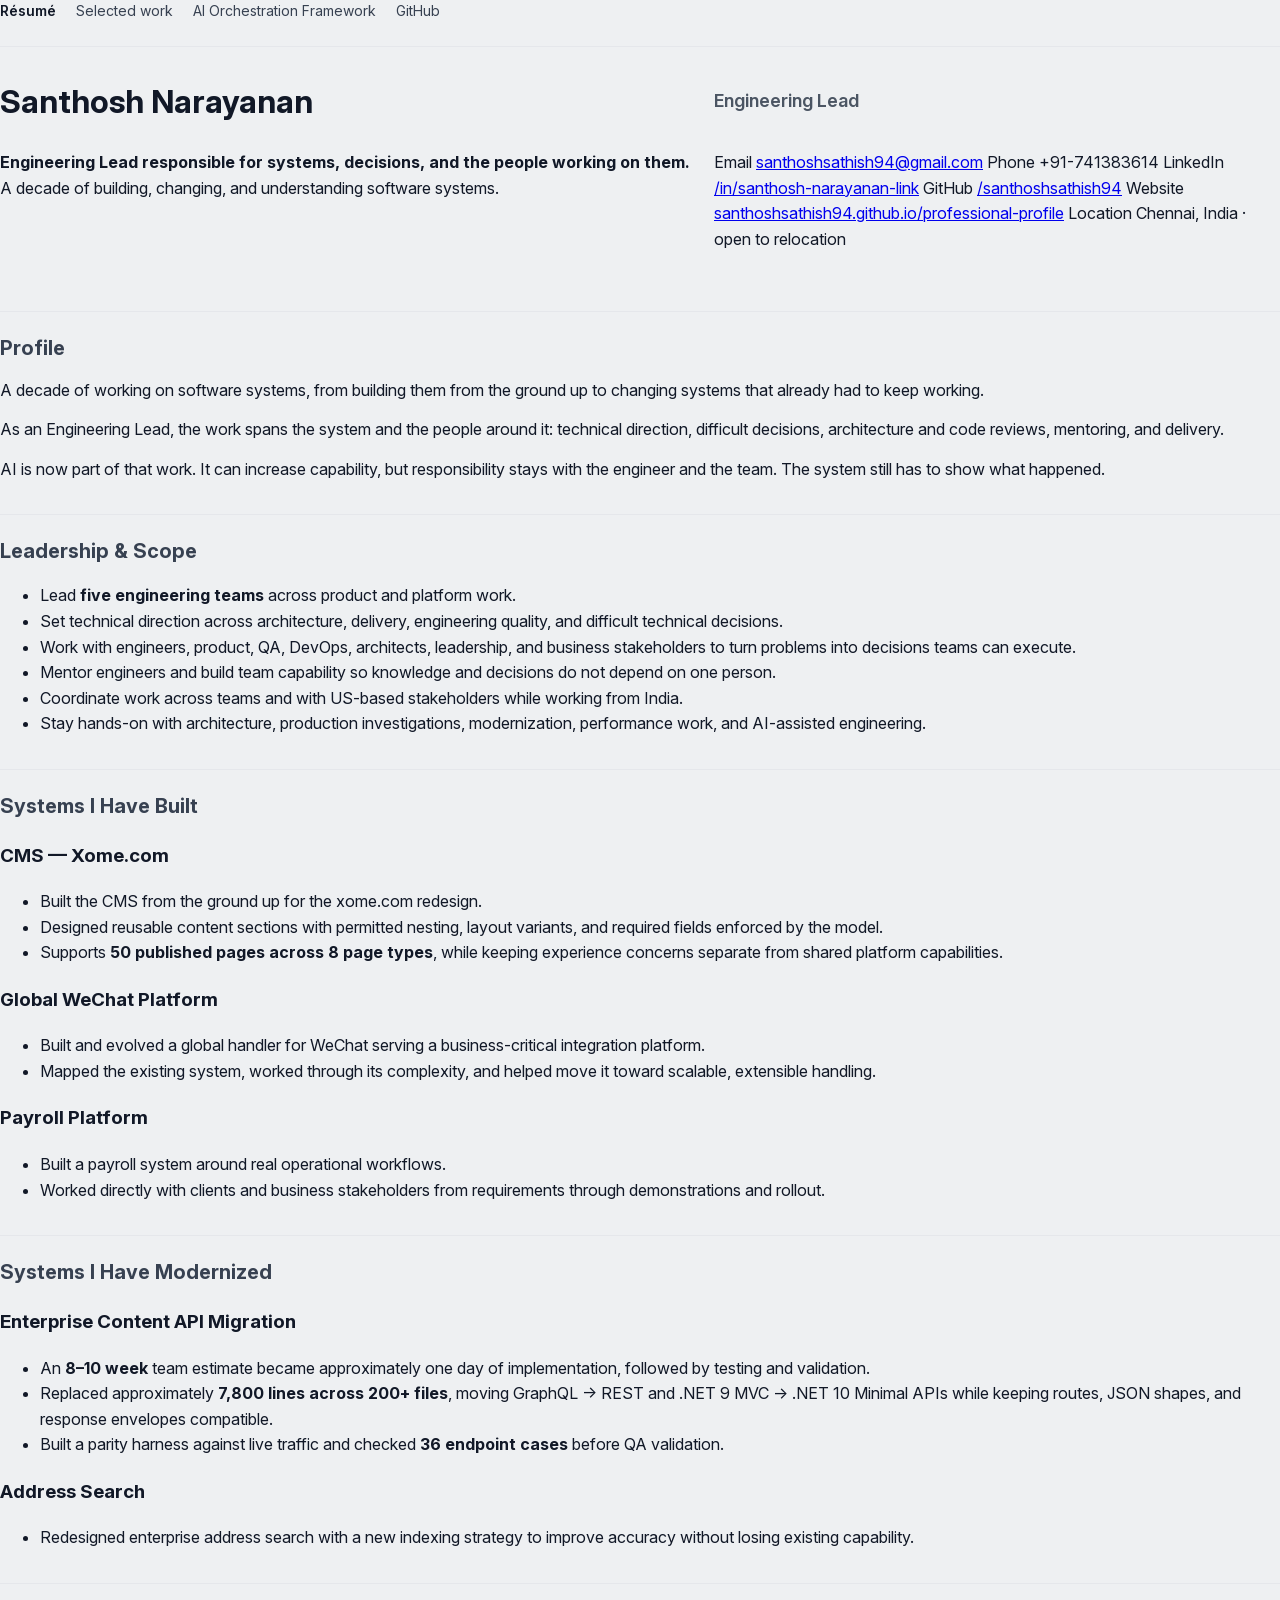
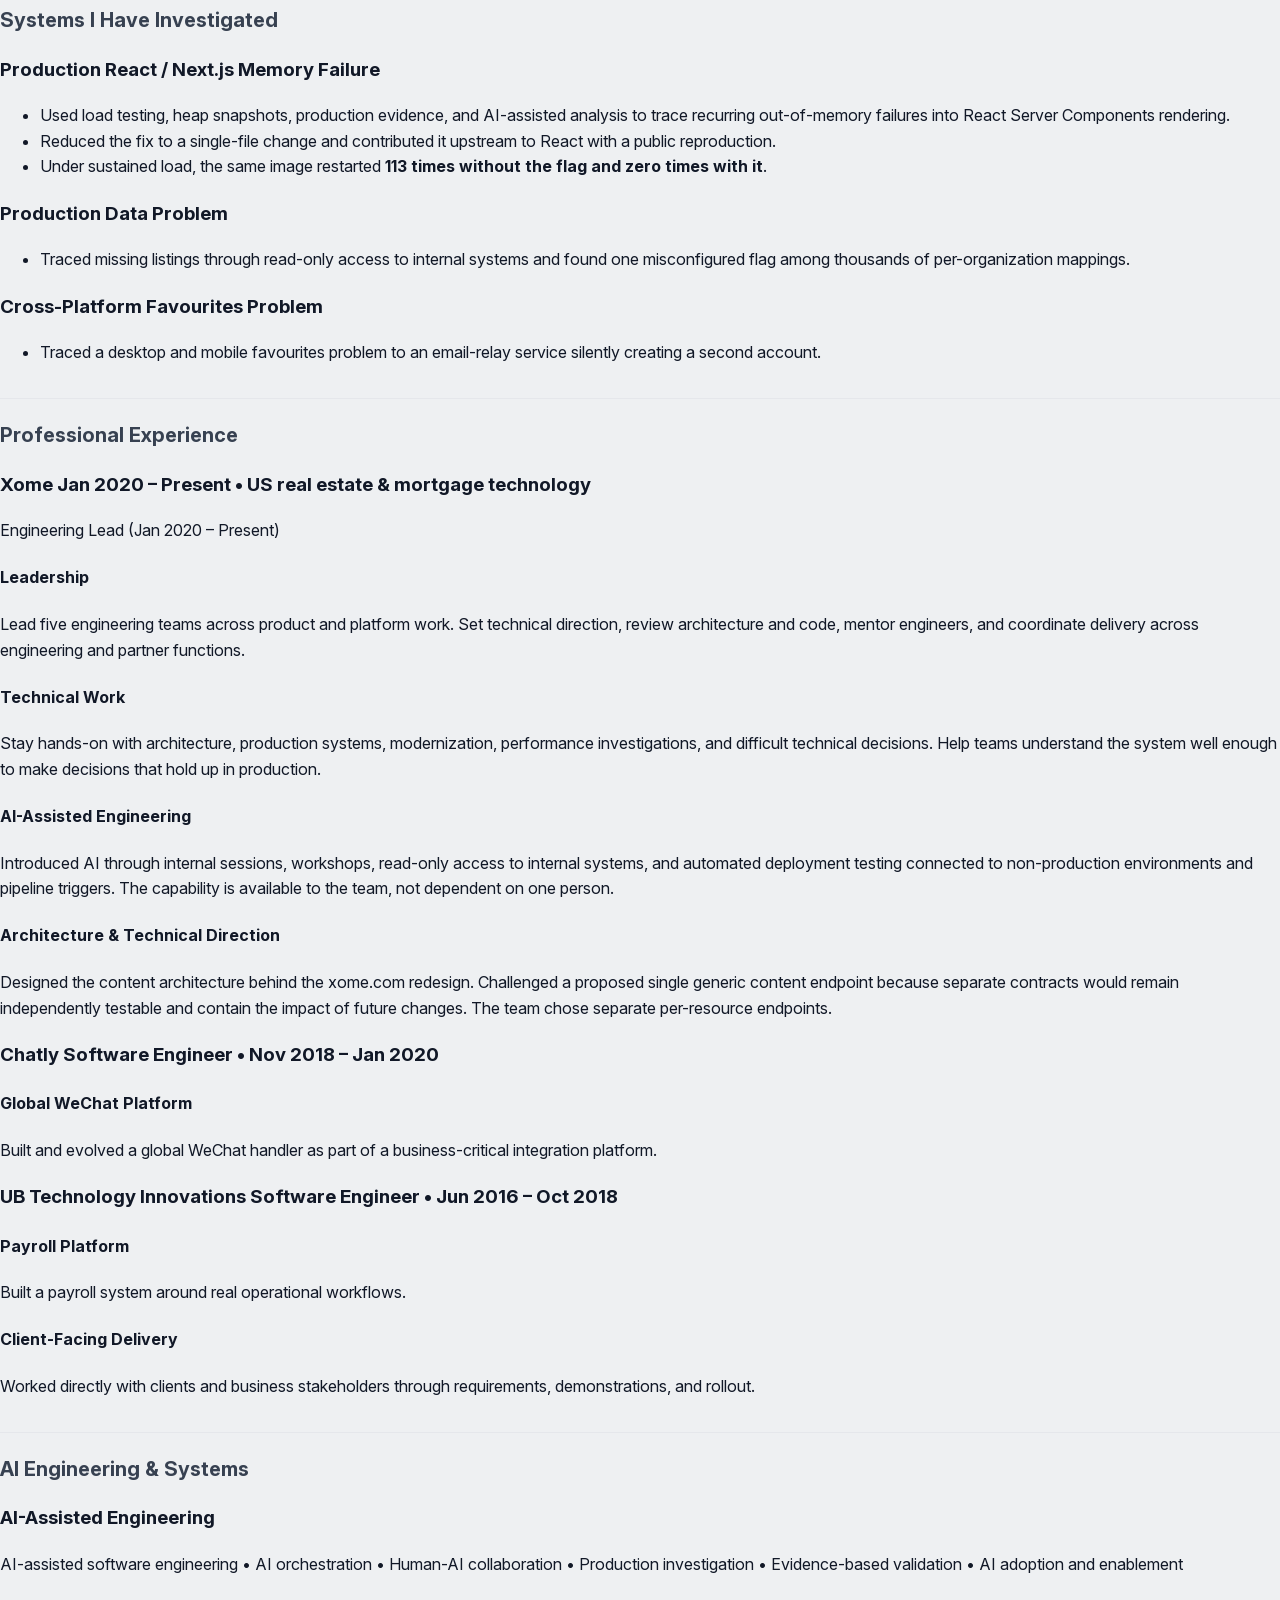
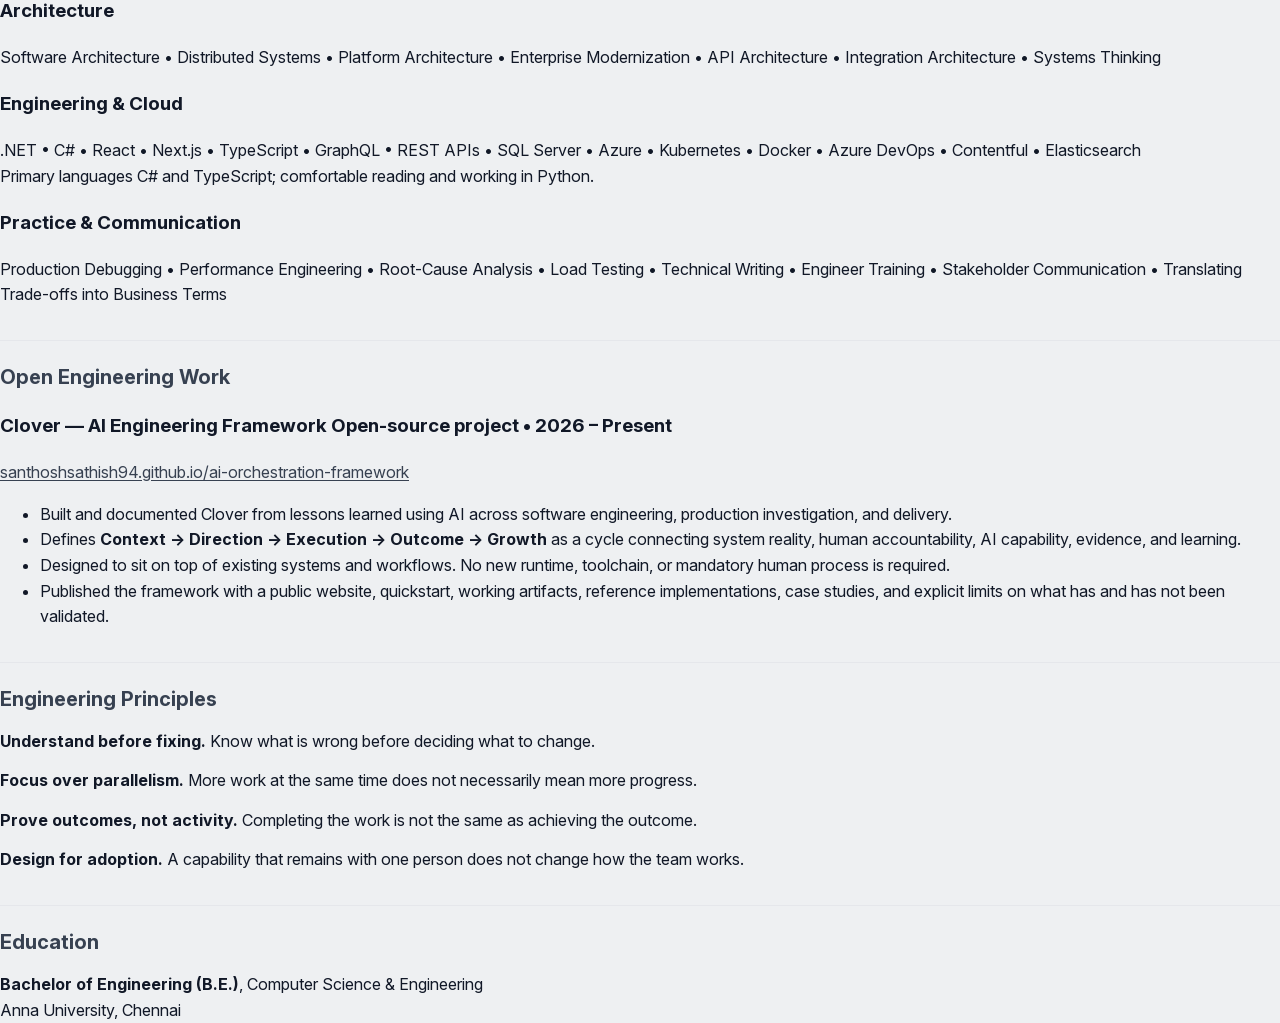
==== commit ef3b6379: "Refine resume voice and tagline" ====
--- a/index.html
+++ b/index.html
@@ -20,8 +20,8 @@
       <h1>Santhosh Narayanan</h1>
       <p class="role">Engineering Lead</p>
       <p class="tagline">
-        <strong>Engineering lead with a decade of experience building systems and helping teams understand, change, and operate them.</strong><br>
-        Work across architecture, distributed systems, software delivery, production debugging, and AI-assisted engineering, with a focus on understanding the system and finding what actually needs to change.
+        <strong>Engineering Lead responsible for systems, decisions, and the people working on them.</strong><br>
+        A decade of building, changing, and understanding software systems.
       </p>
       <p class="contact">
         <span>Email <a href="mailto:santhoshsathish94@gmail.com">santhoshsathish94@gmail.com</a></span>
@@ -35,20 +35,20 @@
 
     <section>
       <h2>Profile</h2>
-      <p>I have spent the last ten years building and working on software systems. Some were built from the ground up, some were systems that had to be changed without breaking what already worked, and some were systems that were failing and needed to be understood before they could be fixed. The work has covered architecture, distributed systems, APIs, cloud platforms, production debugging, and engineering teams.</p>
-      <p>As an Engineering Lead, the work is not only about the system. It is also about the people working on it: giving engineers enough context to make good decisions, reviewing designs and code, helping teams work through difficult problems, and keeping technical direction connected to what the business needs.</p>
-      <p>More recently, AI has become part of that engineering work. It can help understand a system, investigate a problem, write and change code, test what was changed, and work across information that would otherwise take much longer to bring together. The engineering responsibility does not move with it. The system still has to show whether the work produced the outcome that was intended.</p>
+      <p>A decade of working on software systems, from building them from the ground up to changing systems that already had to keep working.</p>
+      <p>As an Engineering Lead, the work spans the system and the people around it: technical direction, difficult decisions, architecture and code reviews, mentoring, and delivery.</p>
+      <p>AI is now part of that work. It can increase capability, but responsibility stays with the engineer and the team. The system still has to show what happened.</p>
     </section>
 
     <section>
       <h2>Leadership &amp; Scope</h2>
       <ul>
-        <li>Lead <strong>five engineering teams</strong> across product and platform work, balancing delivery, technical direction, engineering quality, and the development of engineers.</li>
-        <li>Work with engineers, product managers, QA, DevOps, architects, leadership, and business stakeholders to turn problems and requirements into decisions the teams can execute.</li>
-        <li>Provide architecture and technical direction through design reviews, code reviews, technical discussions, and explicit trade-offs rather than treating every implementation choice as a team-level detail.</li>
-        <li>Mentor engineers through difficult technical work and help build team capability so knowledge and decision-making do not remain with one person.</li>
-        <li>Coordinate work across teams and with US-based stakeholders while working from India across a ten-and-a-half hour time difference.</li>
-        <li>Stay hands-on with architecture, production investigations, modernization, performance work, and AI-assisted engineering rather than separating leadership from the technical work.</li>
+        <li>Lead <strong>five engineering teams</strong> across product and platform work.</li>
+        <li>Set technical direction across architecture, delivery, engineering quality, and difficult technical decisions.</li>
+        <li>Work with engineers, product, QA, DevOps, architects, leadership, and business stakeholders to turn problems into decisions teams can execute.</li>
+        <li>Mentor engineers and build team capability so knowledge and decisions do not depend on one person.</li>
+        <li>Coordinate work across teams and with US-based stakeholders while working from India.</li>
+        <li>Stay hands-on with architecture, production investigations, modernization, performance work, and AI-assisted engineering.</li>
       </ul>
     </section>
 
@@ -56,19 +56,19 @@
       <h2>Systems I Have Built</h2>
       <h3>CMS — Xome.com</h3>
       <ul>
-        <li>Built the CMS system from the ground up for the xome.com redesign, starting with the content model and the way pages would be composed rather than building separate templates for every page.</li>
-        <li>Designed reusable sections with permitted nesting, layout variants, and required fields enforced by the system, allowing authors to compose pages without code changes while keeping the structure within defined boundaries.</li>
-        <li>The architecture supports <strong>50 published pages across 8 page types</strong> and separates experience concerns from shared platform capabilities so they can evolve independently.</li>
+        <li>Built the CMS from the ground up for the xome.com redesign.</li>
+        <li>Designed reusable content sections with permitted nesting, layout variants, and required fields enforced by the model.</li>
+        <li>Supports <strong>50 published pages across 8 page types</strong>, while keeping experience concerns separate from shared platform capabilities.</li>
       </ul>
       <h3>Global WeChat Platform</h3>
       <ul>
-        <li>Built and worked on a global handler for WeChat as part of a business-critical integration platform, taking the system from its existing state to something the team could understand, evolve, and extend.</li>
-        <li>Worked with engineers and leadership on scope, technical trade-offs, and the direction of the platform.</li>
+        <li>Built and evolved a global handler for WeChat serving a business-critical integration platform.</li>
+        <li>Mapped the existing system, worked through its complexity, and helped move it toward scalable, extensible handling.</li>
       </ul>
       <h3>Payroll Platform</h3>
       <ul>
-        <li>Built a payroll system around real operational workflows, giving administrators a way to validate, correct, and trust payroll results.</li>
-        <li>Worked with clients and business stakeholders through requirements, demonstrations, and rollout, translating business workflow into the system and technical constraints into useful business terms.</li>
+        <li>Built a payroll system around real operational workflows.</li>
+        <li>Worked directly with clients and business stakeholders from requirements through demonstrations and rollout.</li>
       </ul>
     </section>
 
@@ -76,9 +76,9 @@
       <h2>Systems I Have Modernized</h2>
       <h3>Enterprise Content API Migration</h3>
       <ul>
-        <li>An enterprise content API migration was estimated at <strong>8–10 weeks of team effort</strong>. The implementation was completed in approximately one day, followed by testing and validation.</li>
-        <li>Replaced approximately <strong>7,800 lines across 200+ files</strong>, moving GraphQL → REST and .NET 9 MVC → .NET 10 Minimal APIs while keeping routes, JSON shapes, and response envelopes compatible with existing consumers.</li>
-        <li>Built an automated parity harness against live traffic and checked <strong>36 endpoint cases</strong> before QA validation.</li>
+        <li>An <strong>8–10 week</strong> team estimate became approximately one day of implementation, followed by testing and validation.</li>
+        <li>Replaced approximately <strong>7,800 lines across 200+ files</strong>, moving GraphQL → REST and .NET 9 MVC → .NET 10 Minimal APIs while keeping routes, JSON shapes, and response envelopes compatible.</li>
+        <li>Built a parity harness against live traffic and checked <strong>36 endpoint cases</strong> before QA validation.</li>
       </ul>
       <h3>Address Search</h3>
       <ul><li>Redesigned enterprise address search with a new indexing strategy to improve accuracy without losing existing capability.</li></ul>
@@ -88,39 +88,39 @@
       <h2>Systems I Have Investigated</h2>
       <h3>Production React / Next.js Memory Failure</h3>
       <ul>
-        <li>Recurring out-of-memory failures were investigated using load testing, heap snapshots, production evidence, and AI-assisted analysis instead of stopping at an operational mitigation.</li>
-        <li>The investigation traced the failure into React Server Components rendering and reduced the change to a single-file fix. The fix was contributed upstream to React with a public reproduction.</li>
-        <li>Under sustained load, the same image restarted <strong>113 times without the flag and zero times with it</strong>, providing a measurable check of the mitigation.</li>
+        <li>Used load testing, heap snapshots, production evidence, and AI-assisted analysis to trace recurring out-of-memory failures into React Server Components rendering.</li>
+        <li>Reduced the fix to a single-file change and contributed it upstream to React with a public reproduction.</li>
+        <li>Under sustained load, the same image restarted <strong>113 times without the flag and zero times with it</strong>.</li>
       </ul>
       <h3>Production Data Problem</h3>
-      <ul><li>A problem where new listings did not appear after repeated loads was traced through read-only access to internal systems. The cause was a single misconfigured flag among thousands of per-organization mappings, in a flow whose original team was no longer available.</li></ul>
+      <ul><li>Traced missing listings through read-only access to internal systems and found one misconfigured flag among thousands of per-organization mappings.</li></ul>
       <h3>Cross-Platform Favourites Problem</h3>
-      <ul><li>A favourites problem across desktop and mobile was traced to an email-relay service silently creating a second account. The investigation turned a recurring support problem into a system-level explanation that could be acted on.</li></ul>
+      <ul><li>Traced a desktop and mobile favourites problem to an email-relay service silently creating a second account.</li></ul>
     </section>
 
     <section>
       <h2>Professional Experience</h2>
       <h3>Xome <span>Jan 2020 – Present • US real estate &amp; mortgage technology</span></h3>
       <p class="roles">Engineering Lead (Jan 2020 – Present)</p>
-      <h4>People &amp; Team Leadership</h4>
-      <p>Lead five engineering teams across product and platform work. Set technical direction, review architecture and code, mentor engineers, help teams work through difficult problems, and coordinate delivery across engineering and partner functions. Work closely with product, QA, DevOps, architects, leadership, and business stakeholders, including US-based teams while working from India.</p>
-      <h4>Technical Leadership</h4>
-      <p>Stay hands-on with architecture, production systems, modernization, performance investigations, and difficult technical decisions. The role is to help the team understand the system and make decisions that hold up in production, not to make every decision personally.</p>
+      <h4>Leadership</h4>
+      <p>Lead five engineering teams across product and platform work. Set technical direction, review architecture and code, mentor engineers, and coordinate delivery across engineering and partner functions.</p>
+      <h4>Technical Work</h4>
+      <p>Stay hands-on with architecture, production systems, modernization, performance investigations, and difficult technical decisions. Help teams understand the system well enough to make decisions that hold up in production.</p>
       <h4>AI-Assisted Engineering</h4>
-      <p>Introduced AI into day-to-day engineering through internal sessions and workshops, read-only MCP access to internal systems, and automated deployment testing connected to non-production environments and pipeline triggers. The aim is to make the capability available to the team rather than make it depend on one person.</p>
+      <p>Introduced AI through internal sessions, workshops, read-only access to internal systems, and automated deployment testing connected to non-production environments and pipeline triggers. The capability is available to the team, not dependent on one person.</p>
       <h4>Architecture &amp; Technical Direction</h4>
-      <p>Designed the content architecture behind the xome.com redesign and separated experience concerns from shared platform capabilities so they could change independently. Challenged a proposed single generic content endpoint because separate contracts would remain independently testable and keep the impact of future content changes contained. The team chose separate per-resource endpoints, and the API was implemented that way.</p>
+      <p>Designed the content architecture behind the xome.com redesign. Challenged a proposed single generic content endpoint because separate contracts would remain independently testable and contain the impact of future changes. The team chose separate per-resource endpoints.</p>
       <div class="role-block">
         <h3>Chatly <span>Software Engineer • Nov 2018 – Jan 2020</span></h3>
         <h4>Global WeChat Platform</h4>
-        <p>Built and worked on a global handler for WeChat as part of a business-critical integration platform. The work was about more than adding another integration; it was about understanding the system well enough for the team to evolve and extend it.</p>
+        <p>Built and evolved a global WeChat handler as part of a business-critical integration platform.</p>
       </div>
       <div class="role-block">
         <h3>UB Technology Innovations <span>Software Engineer • Jun 2016 – Oct 2018</span></h3>
         <h4>Payroll Platform</h4>
-        <p>Built a payroll system around real operational workflows, giving administrators a way to validate, correct, and trust payroll results.</p>
+        <p>Built a payroll system around real operational workflows.</p>
         <h4>Client-Facing Delivery</h4>
-        <p>Worked directly with clients and business stakeholders through requirements, demonstrations, and rollout, translating operational needs into system design and explaining technical constraints in terms the business could use.</p>
+        <p>Worked directly with clients and business stakeholders through requirements, demonstrations, and rollout.</p>
       </div>
     </section>
 
@@ -141,18 +141,18 @@
       <h3>Clover — AI Engineering Framework <span>Open-source project • 2026 – Present</span></h3>
       <p class="roles"><a href="https://santhoshsathish94.github.io/ai-orchestration-framework/">santhoshsathish94.github.io/ai-orchestration-framework</a></p>
       <ul>
-        <li>Built and documented Clover, an open framework for working with System, Human, and AI in real engineering work, based on lessons from using AI across software engineering, production investigation, and delivery.</li>
-        <li>Defines <strong>Context → Direction → Execution → Outcome → Growth</strong> as a cycle that keeps system reality, human Direction and accountability, AI capability, evidence, and learning connected.</li>
-        <li>Designed Clover to sit on top of existing systems and workflows. It does not require a new runtime, toolchain, or mandatory human process.</li>
+        <li>Built and documented Clover from lessons learned using AI across software engineering, production investigation, and delivery.</li>
+        <li>Defines <strong>Context → Direction → Execution → Outcome → Growth</strong> as a cycle connecting system reality, human accountability, AI capability, evidence, and learning.</li>
+        <li>Designed to sit on top of existing systems and workflows. No new runtime, toolchain, or mandatory human process is required.</li>
         <li>Published the framework with a public website, quickstart, working artifacts, reference implementations, case studies, and explicit limits on what has and has not been validated.</li>
       </ul>
     </section>
 
     <section>
       <h2>Engineering Principles</h2>
-      <p><strong>Understand before fixing.</strong> Know enough about the system to understand what is actually wrong before deciding how to change it.</p>
-      <p><strong>Focus over parallelism.</strong> More work happening at the same time does not necessarily mean more progress.</p>
-      <p><strong>Prove outcomes, not activity.</strong> Completing the work is not the same as achieving the outcome. The system has to show what actually happened.</p>
+      <p><strong>Understand before fixing.</strong> Know what is wrong before deciding what to change.</p>
+      <p><strong>Focus over parallelism.</strong> More work at the same time does not necessarily mean more progress.</p>
+      <p><strong>Prove outcomes, not activity.</strong> Completing the work is not the same as achieving the outcome.</p>
       <p><strong>Design for adoption.</strong> A capability that remains with one person does not change how the team works.</p>
     </section>
 
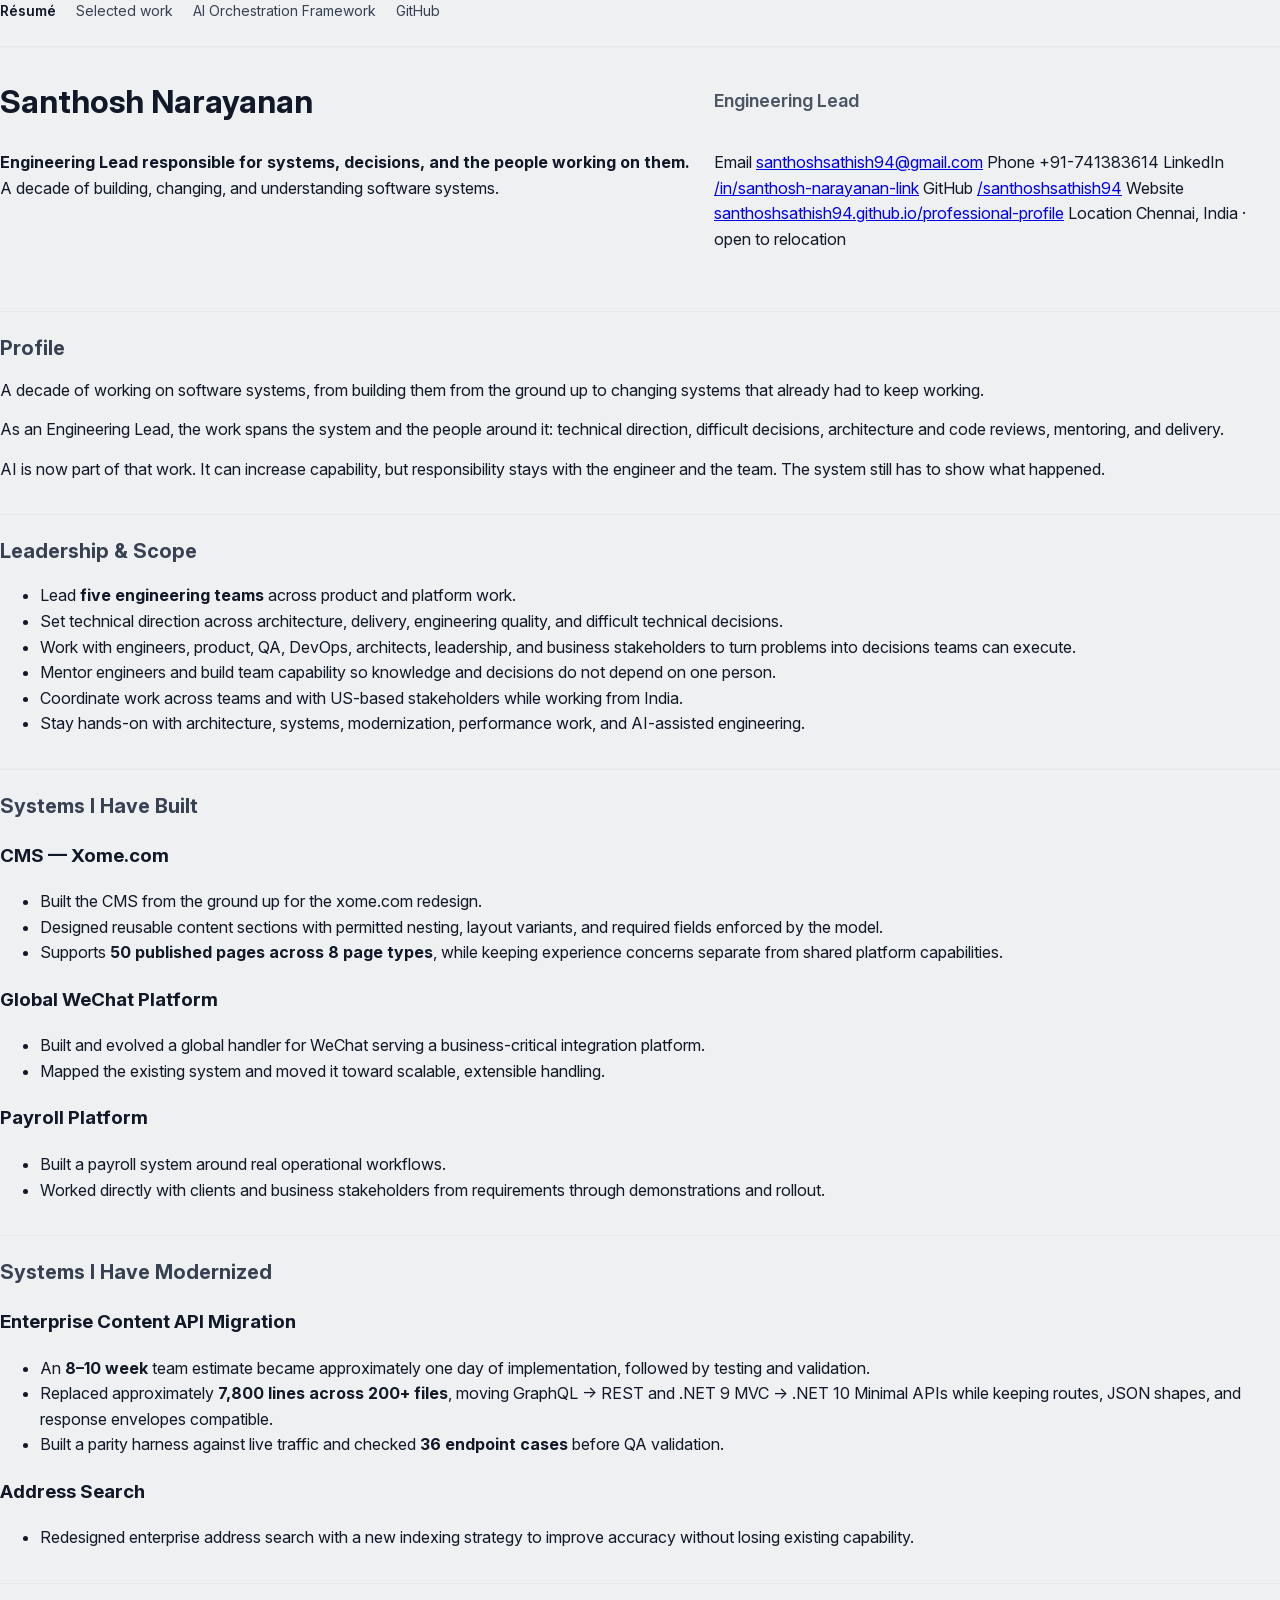
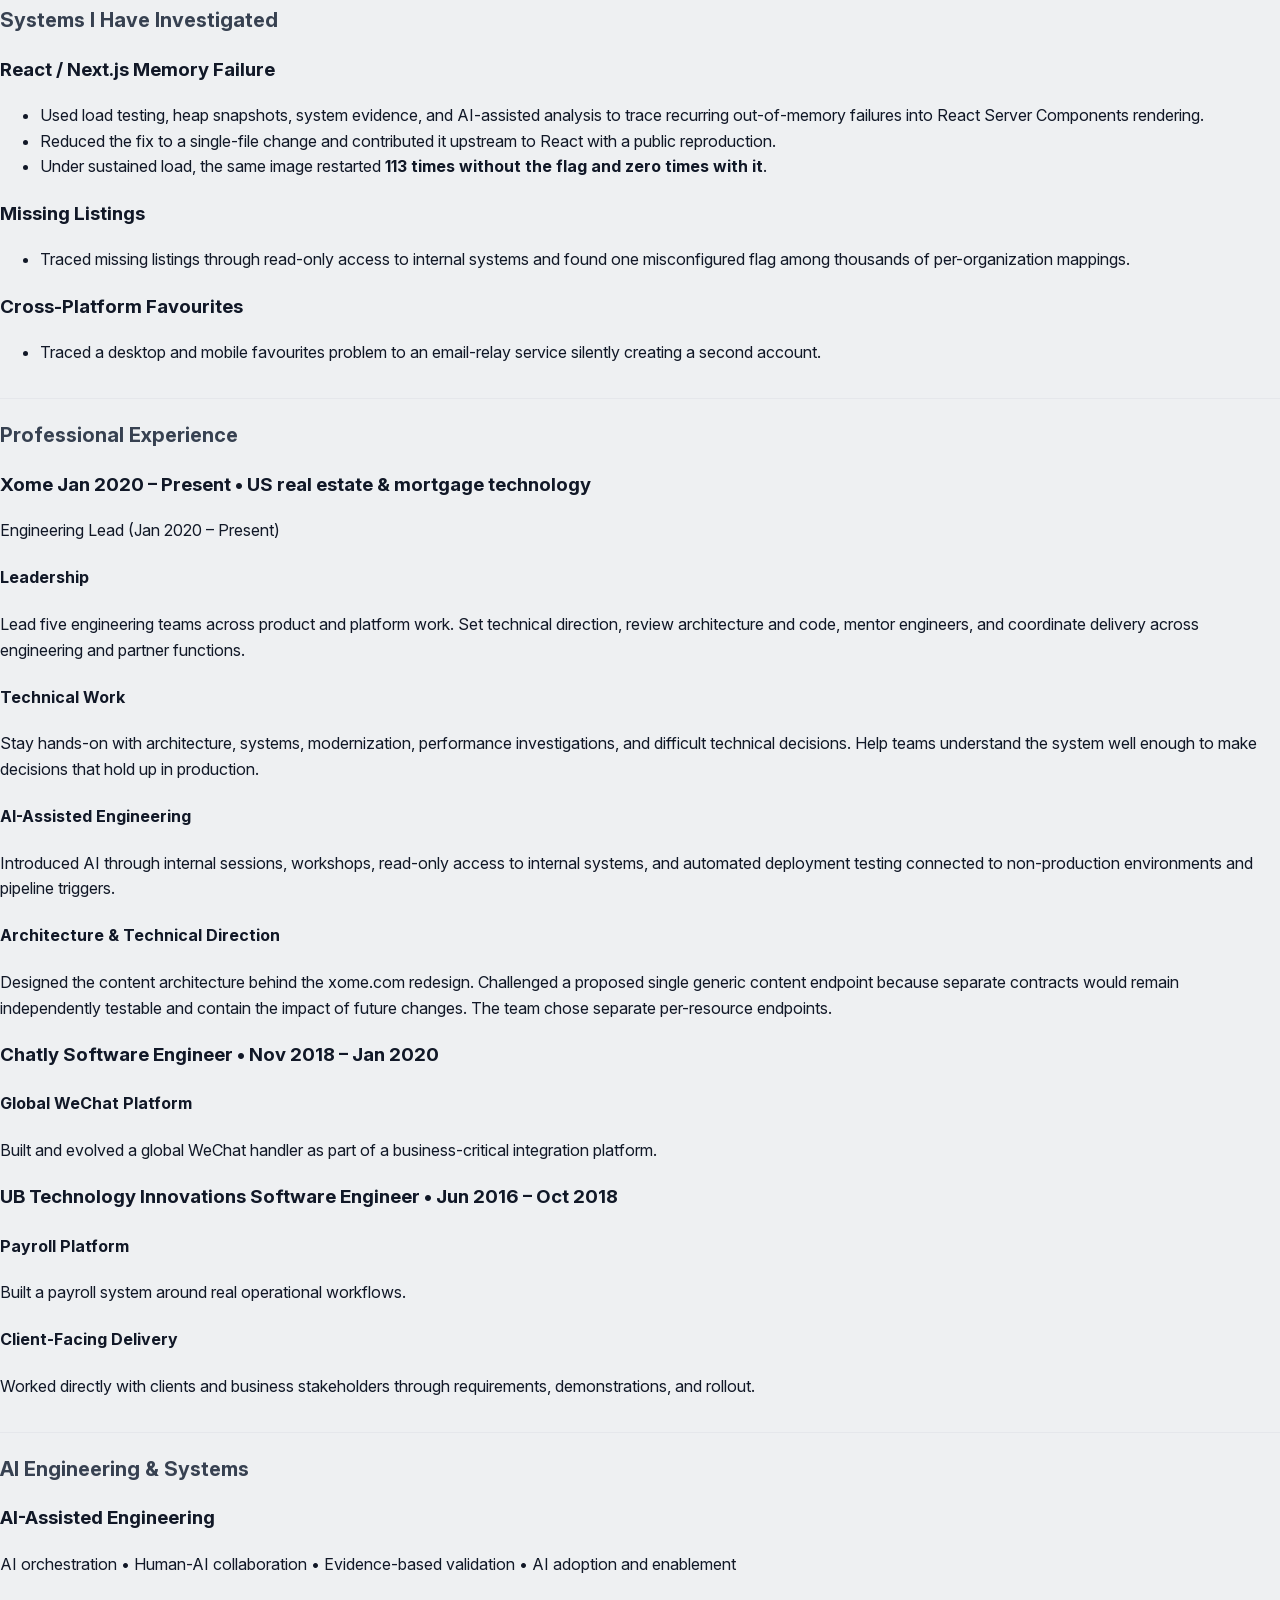
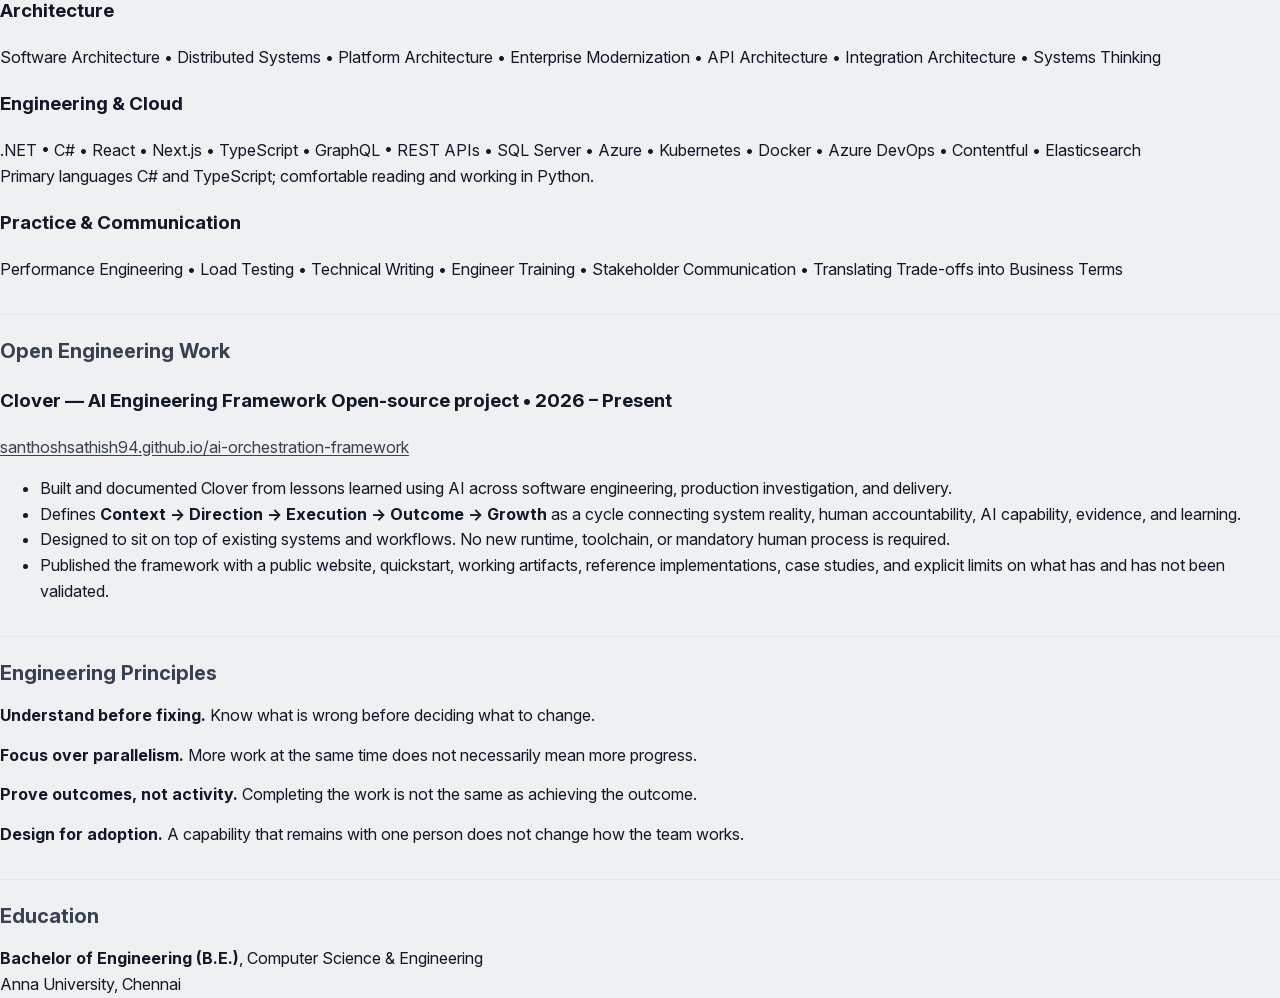
==== commit 75316e14: "Tighten resume language" ====
--- a/index.html
+++ b/index.html
@@ -48,7 +48,7 @@
         <li>Work with engineers, product, QA, DevOps, architects, leadership, and business stakeholders to turn problems into decisions teams can execute.</li>
         <li>Mentor engineers and build team capability so knowledge and decisions do not depend on one person.</li>
         <li>Coordinate work across teams and with US-based stakeholders while working from India.</li>
-        <li>Stay hands-on with architecture, production investigations, modernization, performance work, and AI-assisted engineering.</li>
+        <li>Stay hands-on with architecture, systems, modernization, performance work, and AI-assisted engineering.</li>
       </ul>
     </section>
 
@@ -63,7 +63,7 @@
       <h3>Global WeChat Platform</h3>
       <ul>
         <li>Built and evolved a global handler for WeChat serving a business-critical integration platform.</li>
-        <li>Mapped the existing system, worked through its complexity, and helped move it toward scalable, extensible handling.</li>
+        <li>Mapped the existing system and moved it toward scalable, extensible handling.</li>
       </ul>
       <h3>Payroll Platform</h3>
       <ul>
@@ -86,15 +86,15 @@
 
     <section>
       <h2>Systems I Have Investigated</h2>
-      <h3>Production React / Next.js Memory Failure</h3>
+      <h3>React / Next.js Memory Failure</h3>
       <ul>
-        <li>Used load testing, heap snapshots, production evidence, and AI-assisted analysis to trace recurring out-of-memory failures into React Server Components rendering.</li>
+        <li>Used load testing, heap snapshots, system evidence, and AI-assisted analysis to trace recurring out-of-memory failures into React Server Components rendering.</li>
         <li>Reduced the fix to a single-file change and contributed it upstream to React with a public reproduction.</li>
         <li>Under sustained load, the same image restarted <strong>113 times without the flag and zero times with it</strong>.</li>
       </ul>
-      <h3>Production Data Problem</h3>
+      <h3>Missing Listings</h3>
       <ul><li>Traced missing listings through read-only access to internal systems and found one misconfigured flag among thousands of per-organization mappings.</li></ul>
-      <h3>Cross-Platform Favourites Problem</h3>
+      <h3>Cross-Platform Favourites</h3>
       <ul><li>Traced a desktop and mobile favourites problem to an email-relay service silently creating a second account.</li></ul>
     </section>
 
@@ -105,9 +105,9 @@
       <h4>Leadership</h4>
       <p>Lead five engineering teams across product and platform work. Set technical direction, review architecture and code, mentor engineers, and coordinate delivery across engineering and partner functions.</p>
       <h4>Technical Work</h4>
-      <p>Stay hands-on with architecture, production systems, modernization, performance investigations, and difficult technical decisions. Help teams understand the system well enough to make decisions that hold up in production.</p>
+      <p>Stay hands-on with architecture, systems, modernization, performance investigations, and difficult technical decisions. Help teams understand the system well enough to make decisions that hold up in production.</p>
       <h4>AI-Assisted Engineering</h4>
-      <p>Introduced AI through internal sessions, workshops, read-only access to internal systems, and automated deployment testing connected to non-production environments and pipeline triggers. The capability is available to the team, not dependent on one person.</p>
+      <p>Introduced AI through internal sessions, workshops, read-only access to internal systems, and automated deployment testing connected to non-production environments and pipeline triggers.</p>
       <h4>Architecture &amp; Technical Direction</h4>
       <p>Designed the content architecture behind the xome.com redesign. Challenged a proposed single generic content endpoint because separate contracts would remain independently testable and contain the impact of future changes. The team chose separate per-resource endpoints.</p>
       <div class="role-block">
@@ -127,13 +127,13 @@
     <section>
       <h2>AI Engineering &amp; Systems</h2>
       <h3>AI-Assisted Engineering</h3>
-      <p>AI-assisted software engineering • AI orchestration • Human-AI collaboration • Production investigation • Evidence-based validation • AI adoption and enablement</p>
+      <p>AI orchestration • Human-AI collaboration • Evidence-based validation • AI adoption and enablement</p>
       <h3>Architecture</h3>
       <p>Software Architecture • Distributed Systems • Platform Architecture • Enterprise Modernization • API Architecture • Integration Architecture • Systems Thinking</p>
       <h3>Engineering &amp; Cloud</h3>
       <p>.NET • C# • React • Next.js • TypeScript • GraphQL • REST APIs • SQL Server • Azure • Kubernetes • Docker • Azure DevOps • Contentful • Elasticsearch<br>Primary languages C# and TypeScript; comfortable reading and working in Python.</p>
       <h3>Practice &amp; Communication</h3>
-      <p>Production Debugging • Performance Engineering • Root-Cause Analysis • Load Testing • Technical Writing • Engineer Training • Stakeholder Communication • Translating Trade-offs into Business Terms</p>
+      <p>Performance Engineering • Load Testing • Technical Writing • Engineer Training • Stakeholder Communication • Translating Trade-offs into Business Terms</p>
     </section>
 
     <section>
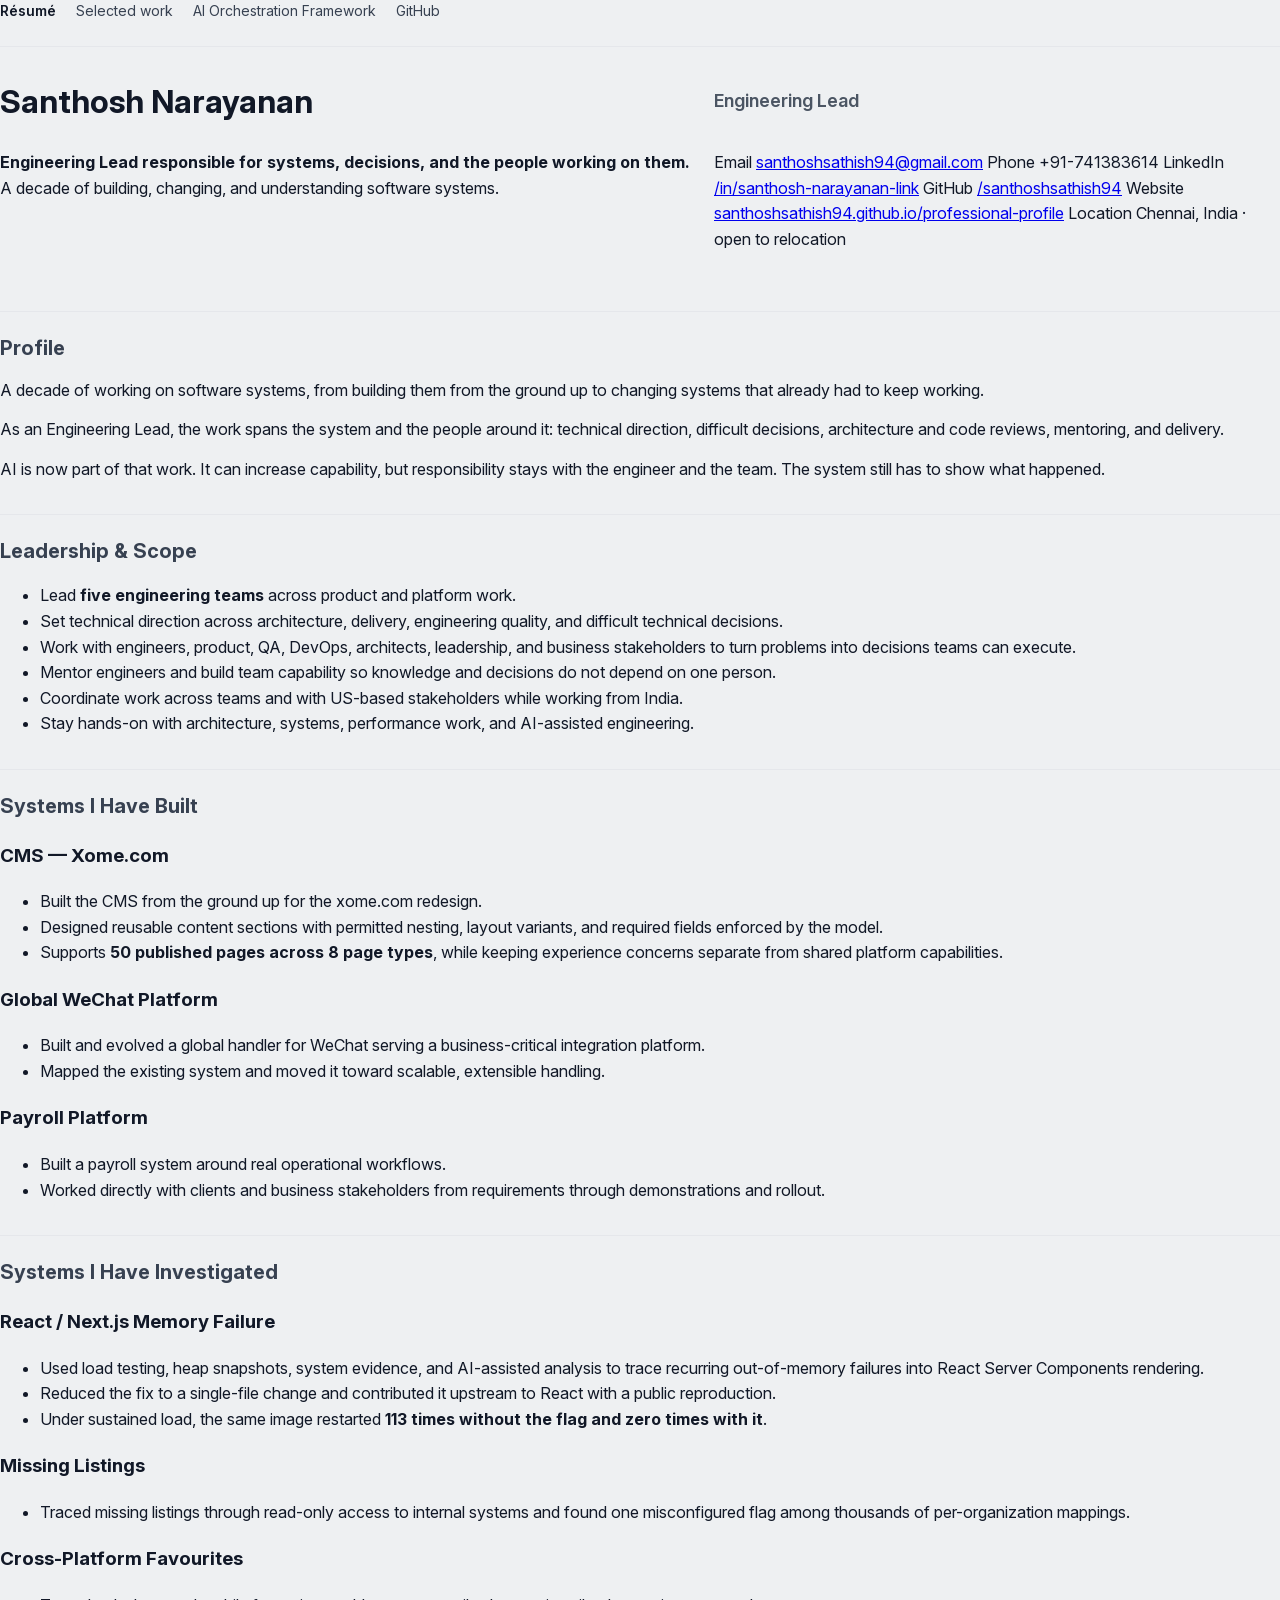
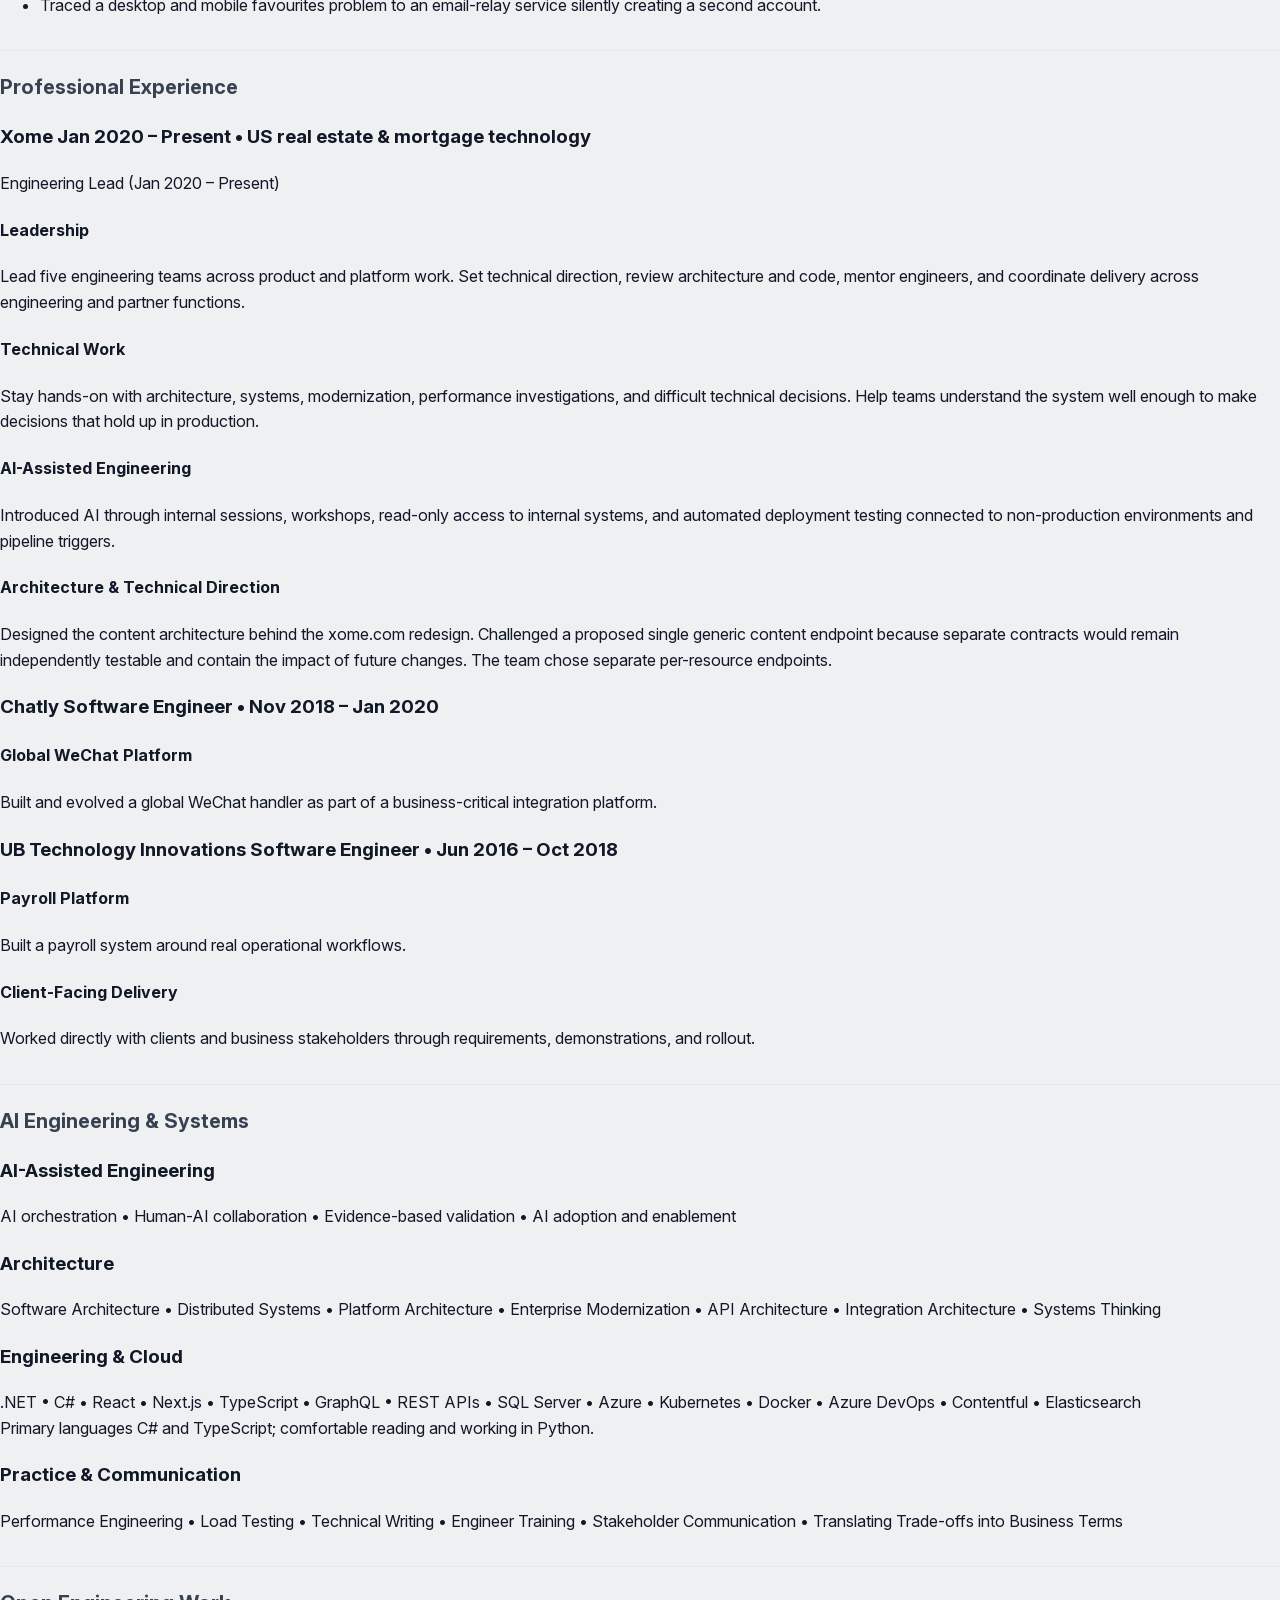
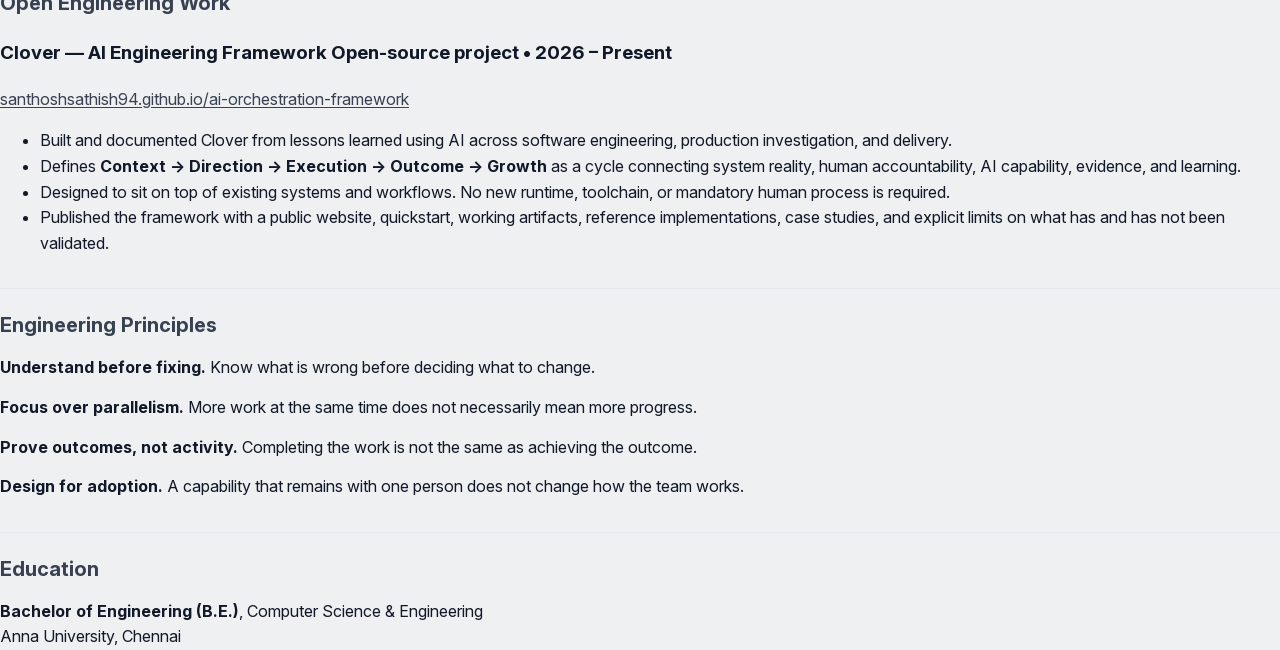
==== commit f6594aa8: "Remove repetitive modernization section" ====
--- a/index.html
+++ b/index.html
@@ -48,7 +48,7 @@
         <li>Work with engineers, product, QA, DevOps, architects, leadership, and business stakeholders to turn problems into decisions teams can execute.</li>
         <li>Mentor engineers and build team capability so knowledge and decisions do not depend on one person.</li>
         <li>Coordinate work across teams and with US-based stakeholders while working from India.</li>
-        <li>Stay hands-on with architecture, systems, modernization, performance work, and AI-assisted engineering.</li>
+        <li>Stay hands-on with architecture, systems, performance work, and AI-assisted engineering.</li>
       </ul>
     </section>
 
@@ -70,18 +70,6 @@
         <li>Built a payroll system around real operational workflows.</li>
         <li>Worked directly with clients and business stakeholders from requirements through demonstrations and rollout.</li>
       </ul>
-    </section>
-
-    <section>
-      <h2>Systems I Have Modernized</h2>
-      <h3>Enterprise Content API Migration</h3>
-      <ul>
-        <li>An <strong>8–10 week</strong> team estimate became approximately one day of implementation, followed by testing and validation.</li>
-        <li>Replaced approximately <strong>7,800 lines across 200+ files</strong>, moving GraphQL → REST and .NET 9 MVC → .NET 10 Minimal APIs while keeping routes, JSON shapes, and response envelopes compatible.</li>
-        <li>Built a parity harness against live traffic and checked <strong>36 endpoint cases</strong> before QA validation.</li>
-      </ul>
-      <h3>Address Search</h3>
-      <ul><li>Redesigned enterprise address search with a new indexing strategy to improve accuracy without losing existing capability.</li></ul>
     </section>
 
     <section>
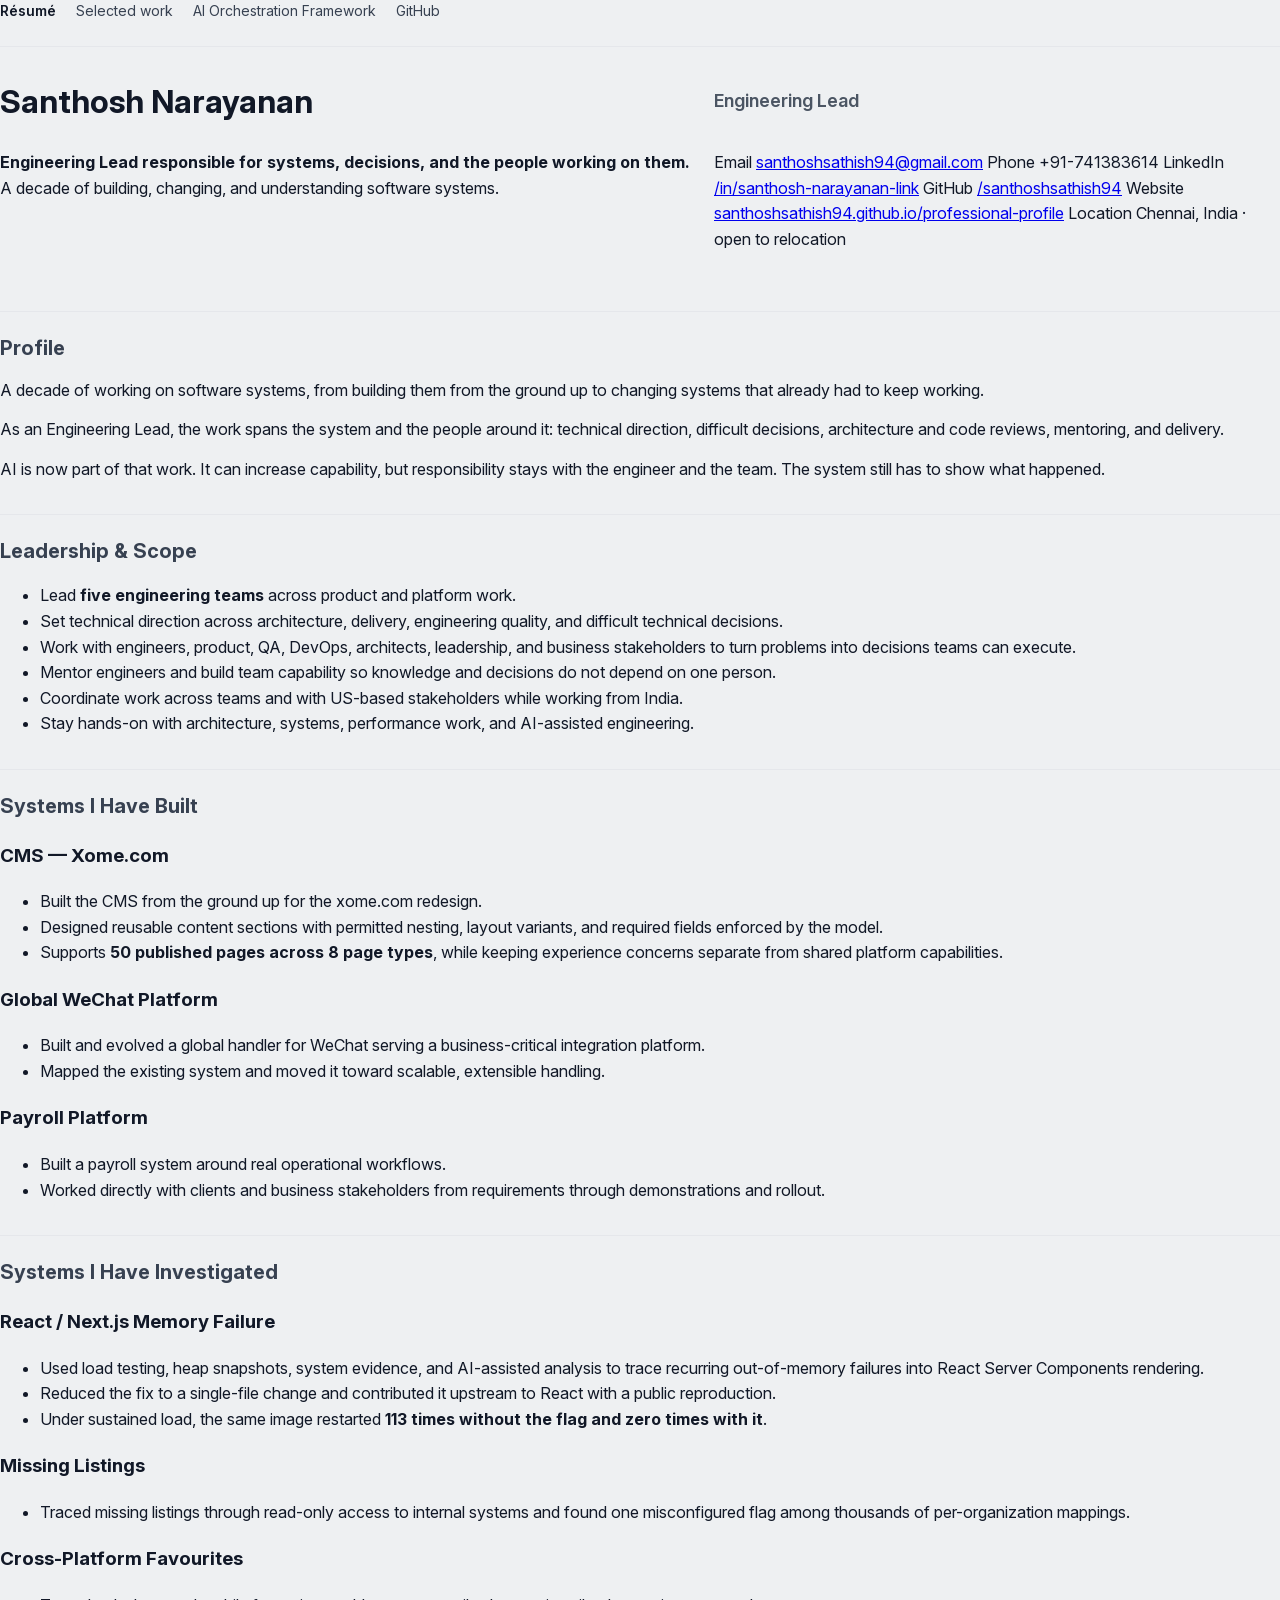
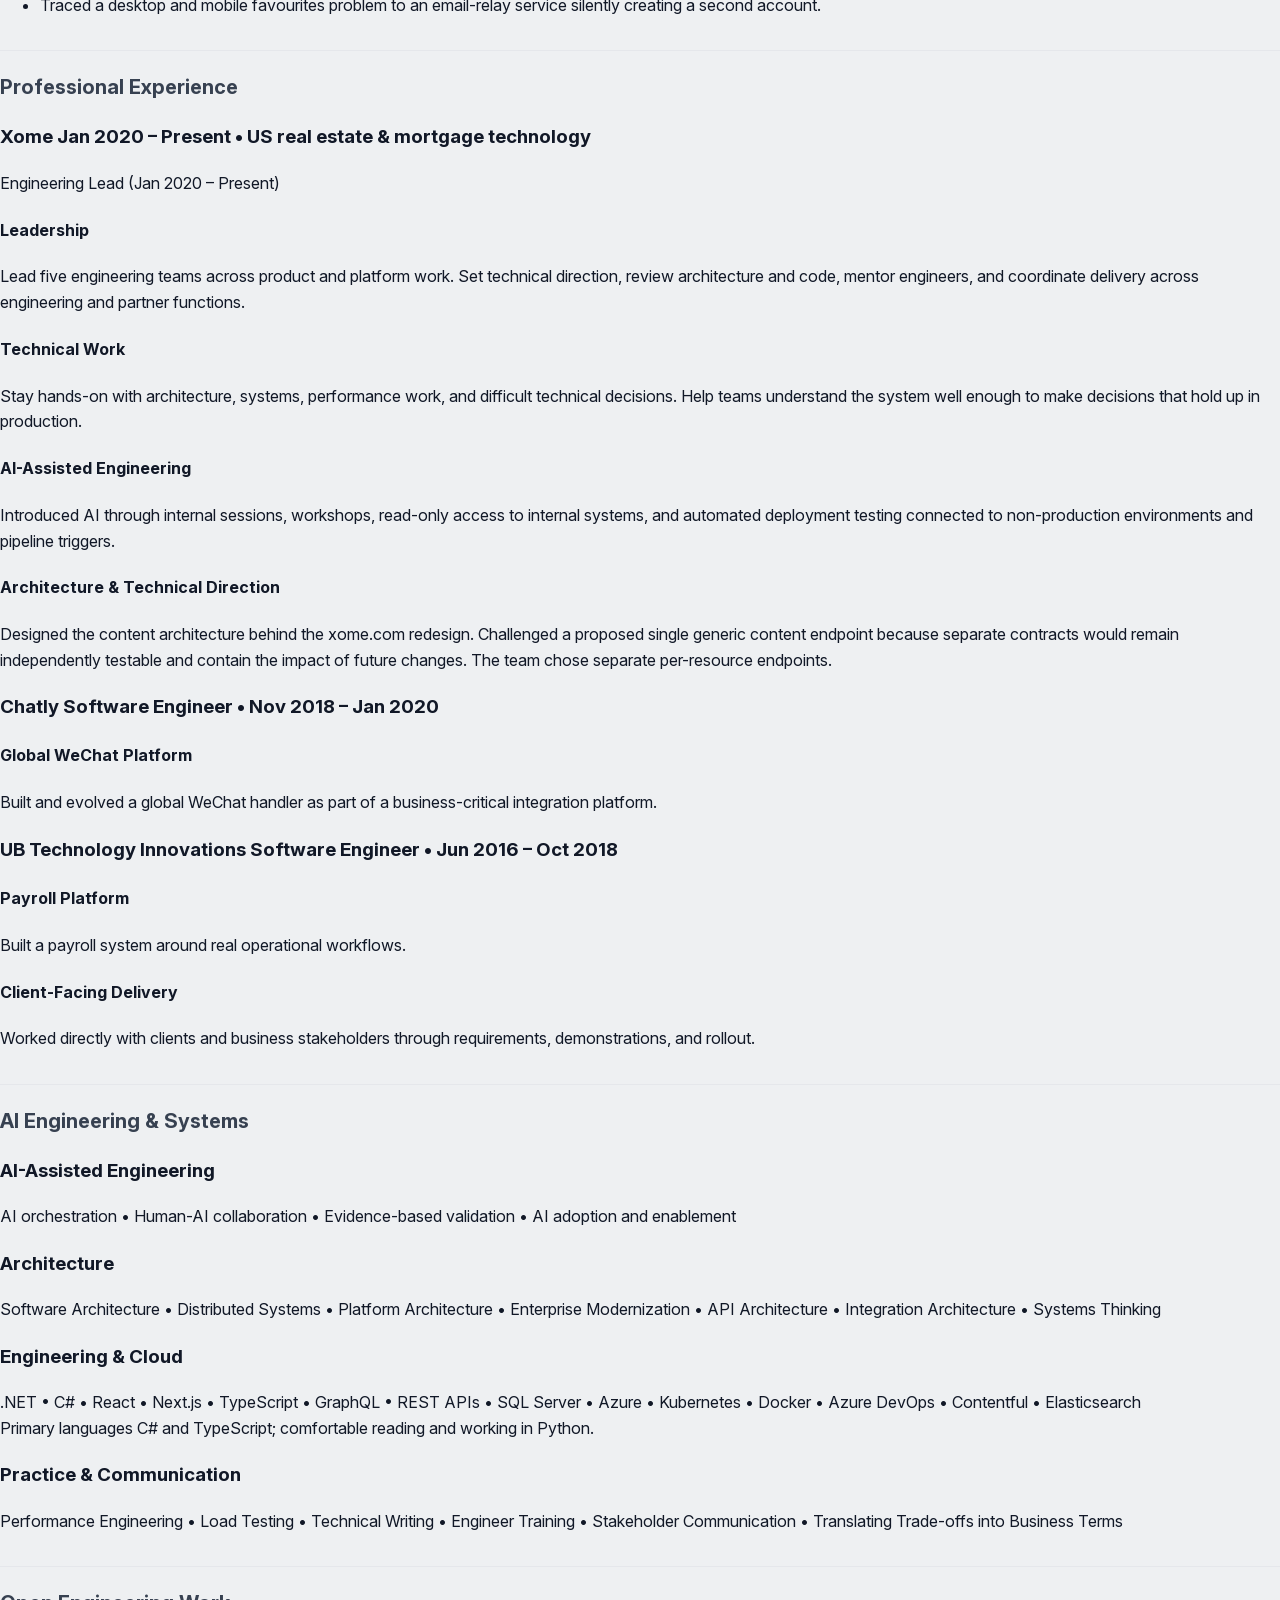
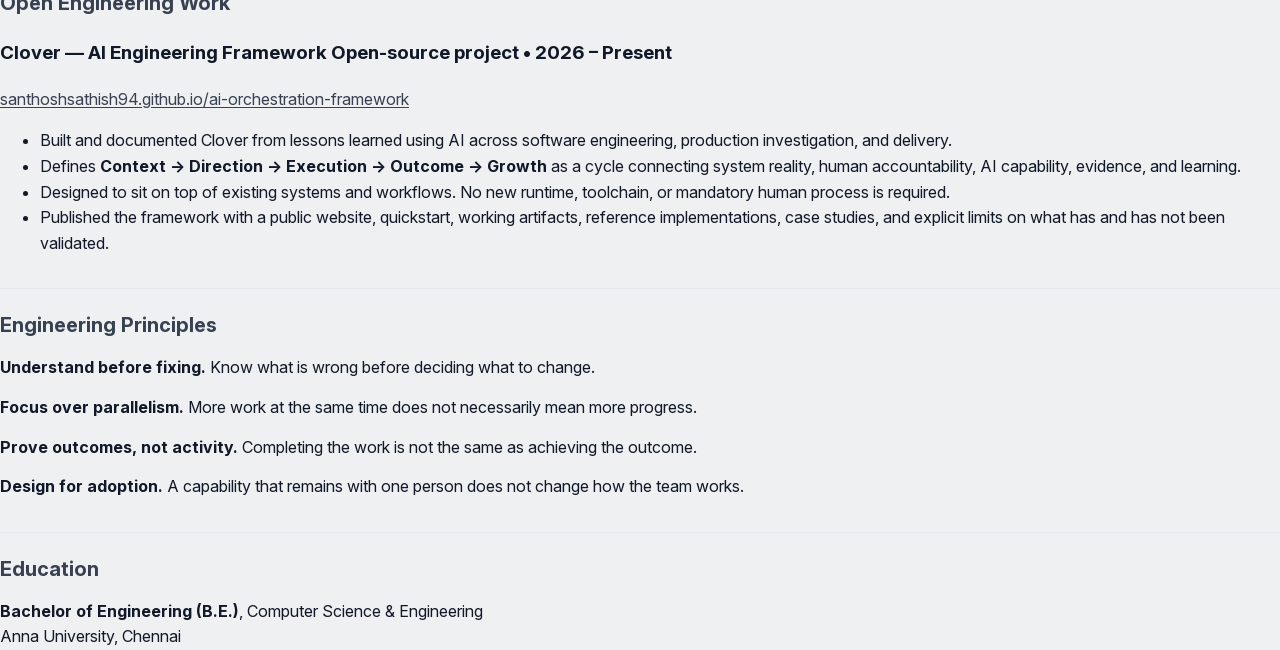
==== commit fe38279d: "Remove repeated modernization content" ====
--- a/index.html
+++ b/index.html
@@ -93,7 +93,7 @@
       <h4>Leadership</h4>
       <p>Lead five engineering teams across product and platform work. Set technical direction, review architecture and code, mentor engineers, and coordinate delivery across engineering and partner functions.</p>
       <h4>Technical Work</h4>
-      <p>Stay hands-on with architecture, systems, modernization, performance investigations, and difficult technical decisions. Help teams understand the system well enough to make decisions that hold up in production.</p>
+      <p>Stay hands-on with architecture, systems, performance work, and difficult technical decisions. Help teams understand the system well enough to make decisions that hold up in production.</p>
       <h4>AI-Assisted Engineering</h4>
       <p>Introduced AI through internal sessions, workshops, read-only access to internal systems, and automated deployment testing connected to non-production environments and pipeline triggers.</p>
       <h4>Architecture &amp; Technical Direction</h4>
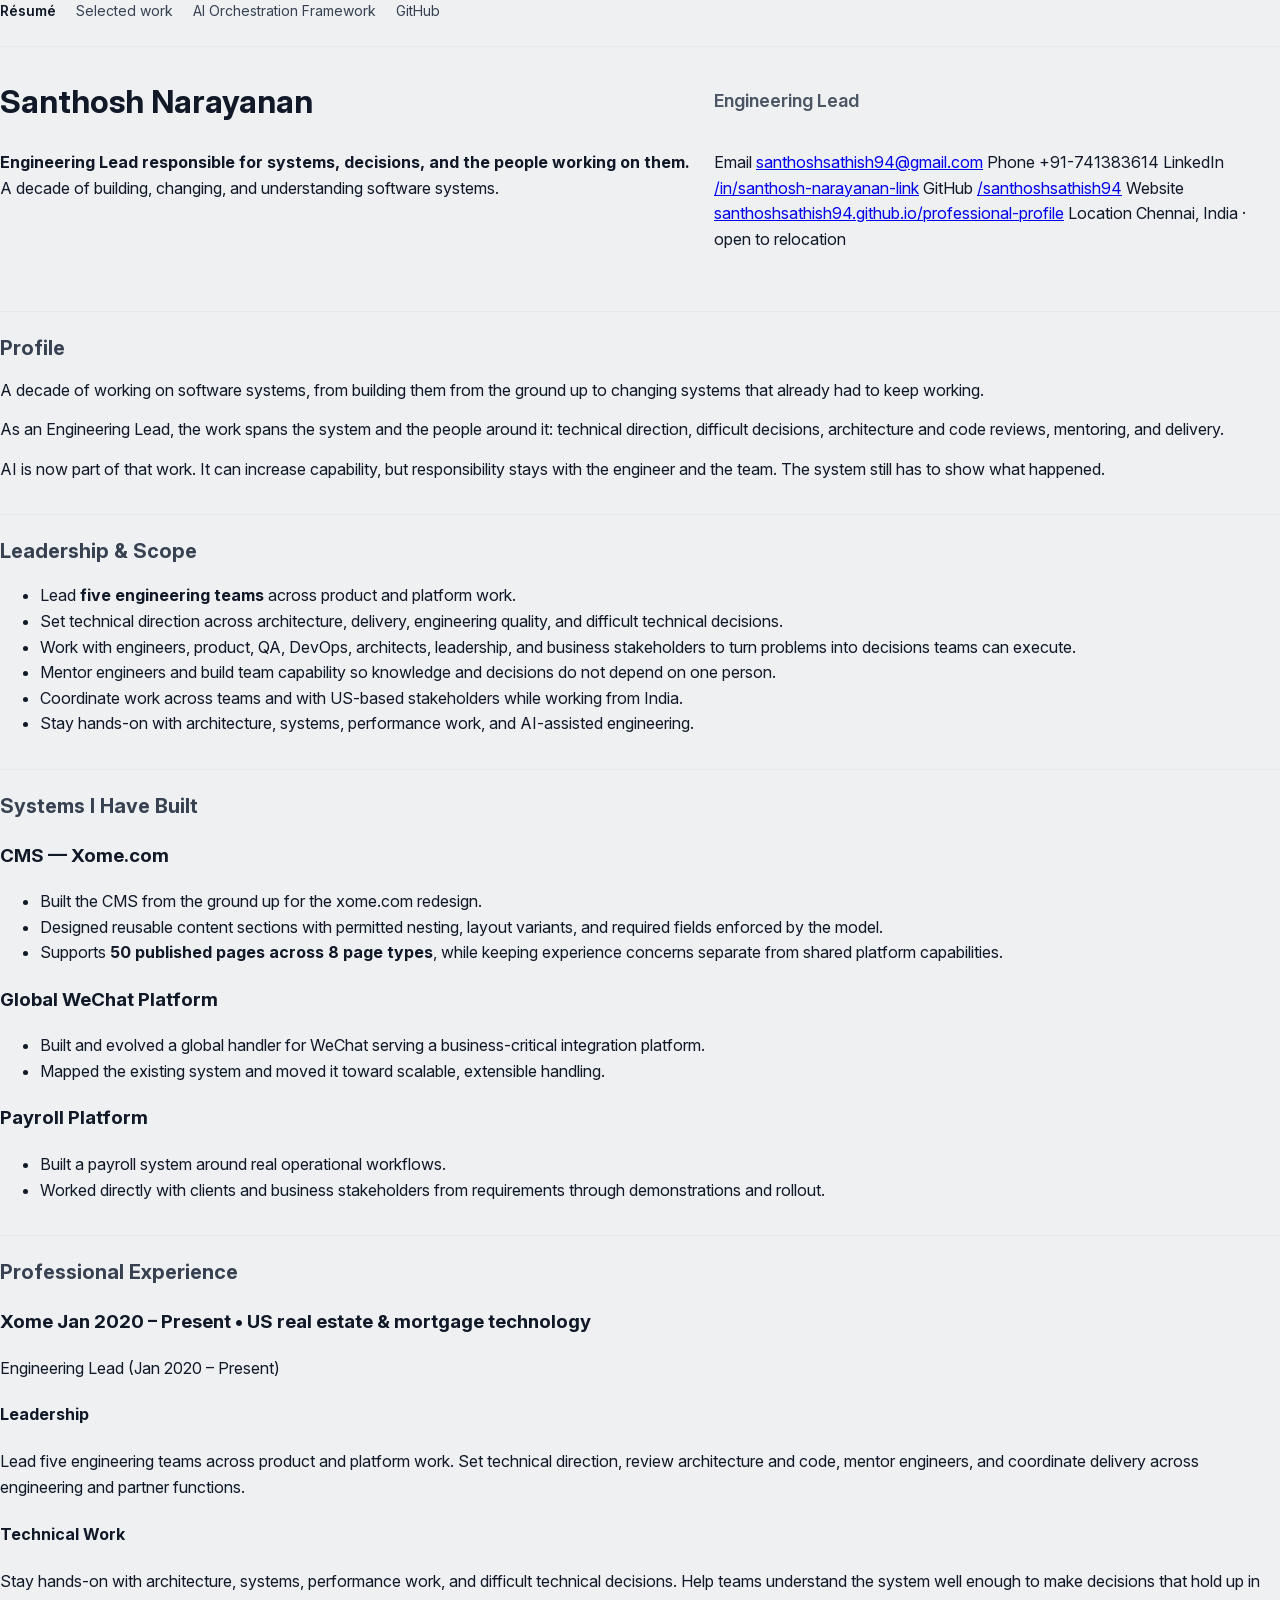
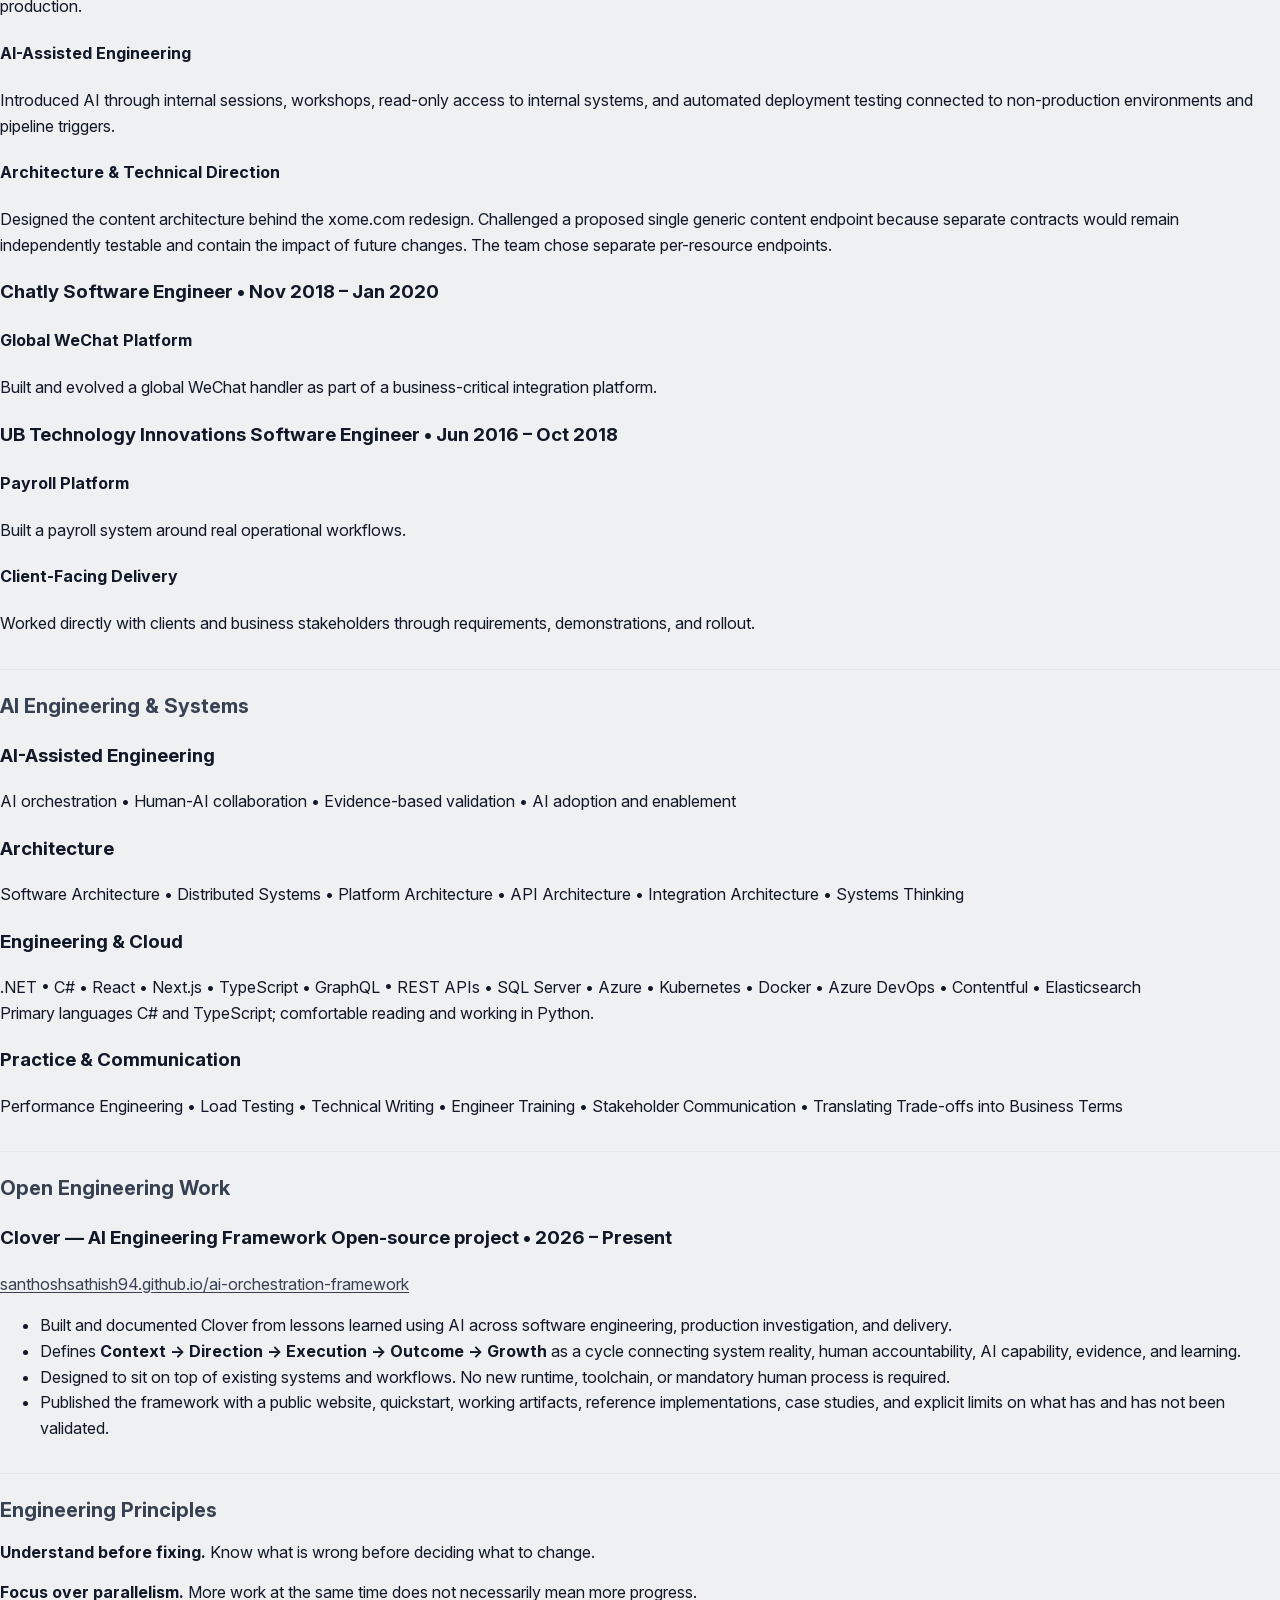
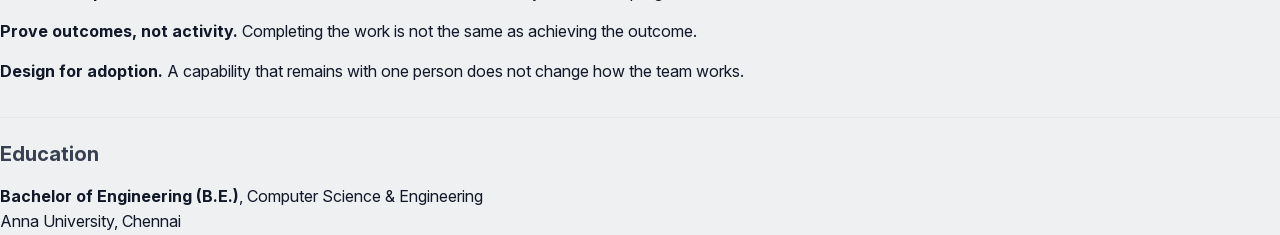
==== commit 60c0e550: "Remove Investigated Systems section from resume" ====
--- a/index.html
+++ b/index.html
@@ -73,20 +73,6 @@
     </section>
 
     <section>
-      <h2>Systems I Have Investigated</h2>
-      <h3>React / Next.js Memory Failure</h3>
-      <ul>
-        <li>Used load testing, heap snapshots, system evidence, and AI-assisted analysis to trace recurring out-of-memory failures into React Server Components rendering.</li>
-        <li>Reduced the fix to a single-file change and contributed it upstream to React with a public reproduction.</li>
-        <li>Under sustained load, the same image restarted <strong>113 times without the flag and zero times with it</strong>.</li>
-      </ul>
-      <h3>Missing Listings</h3>
-      <ul><li>Traced missing listings through read-only access to internal systems and found one misconfigured flag among thousands of per-organization mappings.</li></ul>
-      <h3>Cross-Platform Favourites</h3>
-      <ul><li>Traced a desktop and mobile favourites problem to an email-relay service silently creating a second account.</li></ul>
-    </section>
-
-    <section>
       <h2>Professional Experience</h2>
       <h3>Xome <span>Jan 2020 – Present • US real estate &amp; mortgage technology</span></h3>
       <p class="roles">Engineering Lead (Jan 2020 – Present)</p>
@@ -117,7 +103,7 @@
       <h3>AI-Assisted Engineering</h3>
       <p>AI orchestration • Human-AI collaboration • Evidence-based validation • AI adoption and enablement</p>
       <h3>Architecture</h3>
-      <p>Software Architecture • Distributed Systems • Platform Architecture • Enterprise Modernization • API Architecture • Integration Architecture • Systems Thinking</p>
+      <p>Software Architecture • Distributed Systems • Platform Architecture • API Architecture • Integration Architecture • Systems Thinking</p>
       <h3>Engineering &amp; Cloud</h3>
       <p>.NET • C# • React • Next.js • TypeScript • GraphQL • REST APIs • SQL Server • Azure • Kubernetes • Docker • Azure DevOps • Contentful • Elasticsearch<br>Primary languages C# and TypeScript; comfortable reading and working in Python.</p>
       <h3>Practice &amp; Communication</h3>
